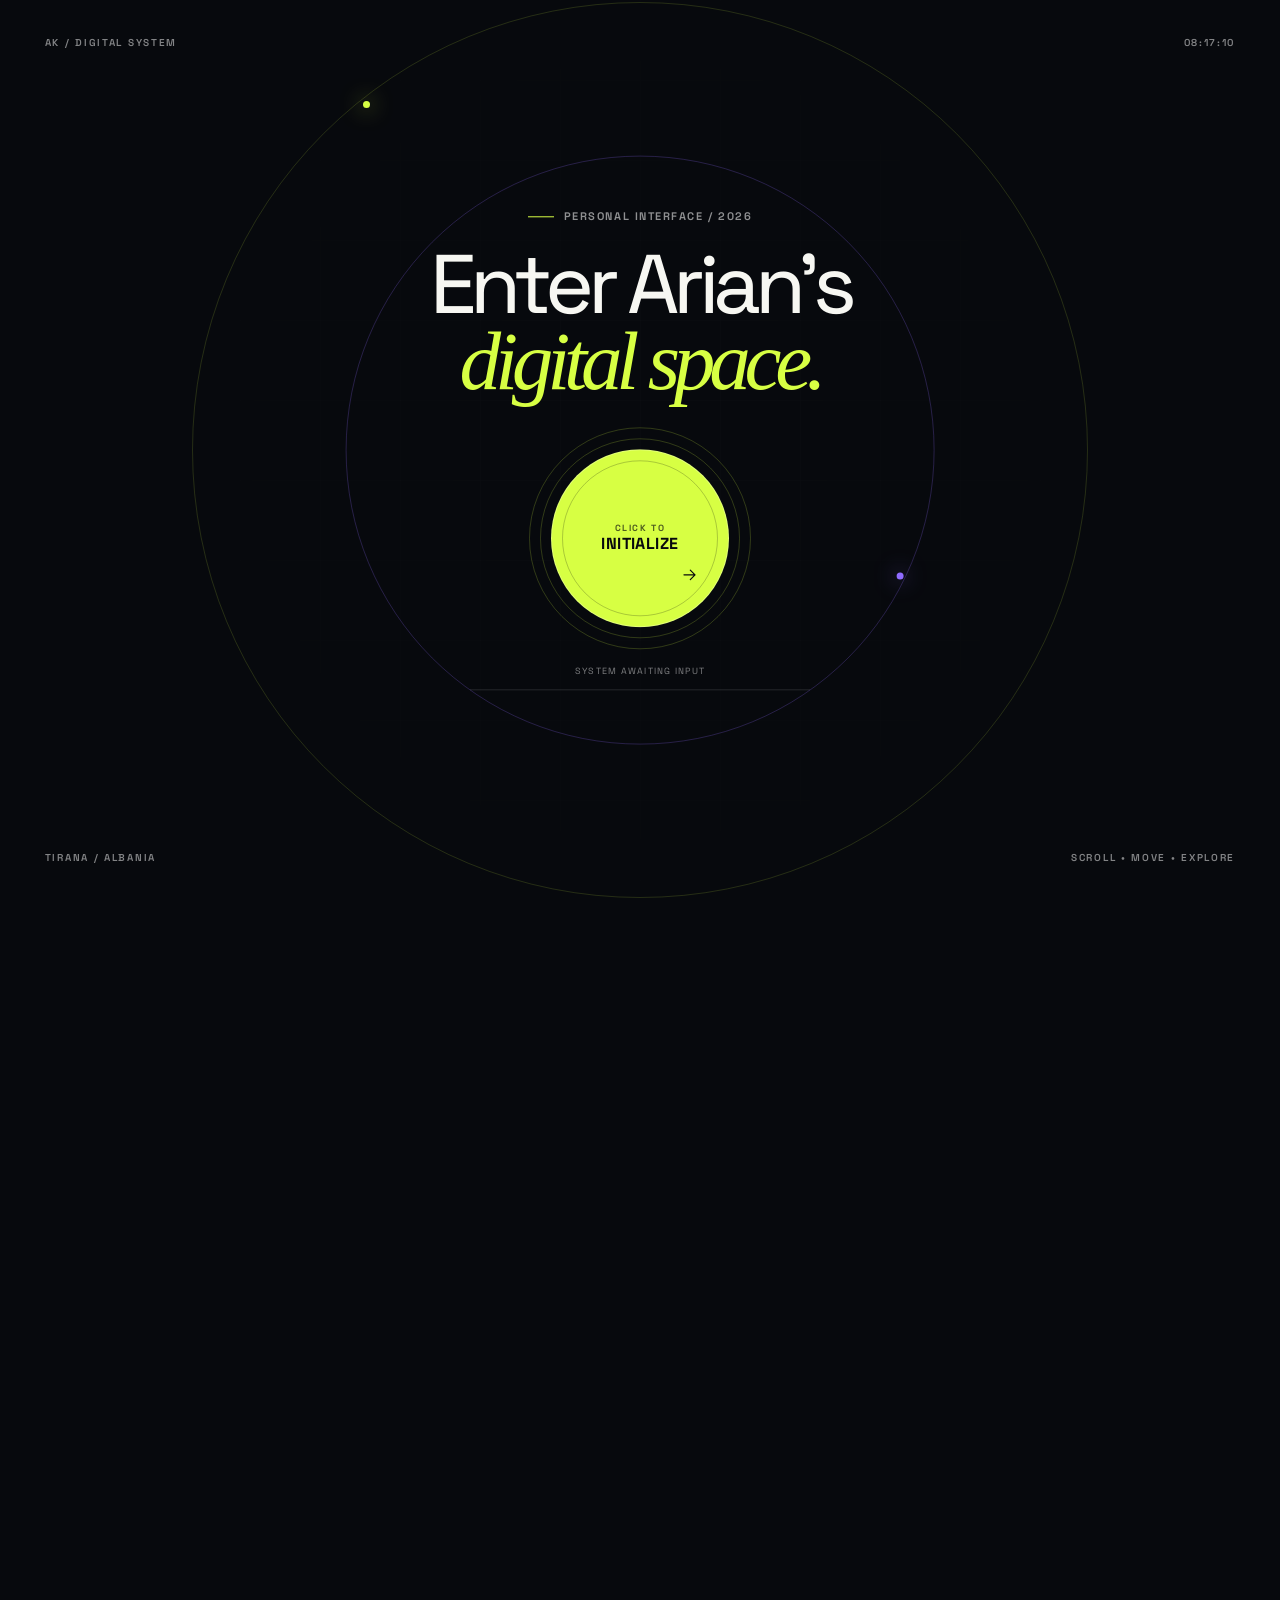
==== index.html @ 68414a2c "updating contact form" ====
<!doctype html>
<html lang="en">

<head>
  <meta charset="UTF-8">
  <meta name="viewport" content="width=device-width, initial-scale=1.0">
  <meta name="description"
    content="Arian Kapllanaj — AI, software and full-stack engineer building intelligent systems and memorable digital experiences.">
  <meta name="theme-color" content="#07090d">
  <title>Arian Kapllanaj — Engineer & Digital Builder</title>
  <link rel="icon" href="assets/favicon.svg" type="image/svg+xml">
  <link rel="stylesheet" href="css/style.css">
</head>

<body class="is-locked">
  <div class="noise" aria-hidden="true"></div>
  <div class="cursor cursor--dot" aria-hidden="true"></div>
  <div class="cursor cursor--ring" aria-hidden="true"><span>View</span></div>
  <div class="click-flash" aria-hidden="true"></div>
  <div class="route-transition" id="routeTransition" aria-hidden="true">
    <span>Opening channel</span>
    <strong>CONTACT / 04</strong>
  </div>

  <div class="experience-gate" id="experienceGate" role="dialog" aria-modal="true" aria-labelledby="gateTitle">
    <div class="gate-shutter gate-shutter--top" aria-hidden="true"></div>
    <div class="gate-shutter gate-shutter--bottom" aria-hidden="true"></div>
    <div class="gate-grid" aria-hidden="true"></div>
    <div class="gate-orbit gate-orbit--one" aria-hidden="true"></div>
    <div class="gate-orbit gate-orbit--two" aria-hidden="true"></div>

    <div class="gate-top micro-copy">
      <span>AK / DIGITAL SYSTEM</span>
      <span class="gate-clock" id="gateClock">00:00:00</span>
    </div>

    <div class="gate-center">
      <p class="eyebrow gate-eyebrow"><span></span> Personal interface / 2026</p>
      <h1 id="gateTitle">Enter Arian's<br><em>digital space.</em></h1>
      <button class="enter-button magnetic" id="enterButton" type="button">
        <span class="enter-button__rings" aria-hidden="true"></span>
        <span class="enter-button__label">
          <small>Click to</small>
          Initialize
        </span>
        <svg viewBox="0 0 24 24" aria-hidden="true">
          <path d="M5 12h13M13 6l6 6-6 6" />
        </svg>
      </button>
      <div class="boot-status" id="bootStatus" aria-live="polite">
        <span>System awaiting input</span>
        <div class="boot-track"><i></i></div>
      </div>
    </div>

    <div class="gate-bottom micro-copy">
      <span>Tirana / Albania</span>
      <span>Scroll • Move • Explore</span>
    </div>

    <div class="launch-sequence" aria-hidden="true">
      <span class="launch-sequence__line"></span>
      <strong>AK</strong>
      <small>System online</small>
    </div>
  </div>

  <div class="webgl-shell" aria-hidden="true">
    <canvas id="webglCanvas"></canvas>
    <div class="webgl-vignette"></div>
  </div>

  <div class="site-shell" id="siteShell" aria-hidden="true">
    <header class="site-header" id="siteHeader">
      <a class="brand magnetic" href="#home" aria-label="Arian Kapllanaj, home">
        <span class="brand-mark">AK</span>
        <span class="brand-copy">Arian<br>Kapllanaj</span>
      </a>

      <nav class="desktop-nav" aria-label="Primary navigation">
        <a href="#profile" data-nav="profile"><span>01</span> Profile</a>
        <a href="#work" data-nav="work"><span>02</span> Work</a>
        <a href="#stack" data-nav="stack"><span>03</span> Stack</a>
        <a class="contact-page-link" href="contact.html" data-nav="contact"><span>04</span> Contact</a>
      </nav>

      <div class="header-actions">
        <a class="availability contact-page-link" href="contact.html">
          <i></i>
          <span>Available for ideas</span>
        </a>
        <button class="menu-toggle" id="menuToggle" type="button" aria-label="Open menu" aria-expanded="false"
          aria-controls="mobileMenu">
          <span></span><span></span>
        </button>
      </div>
    </header>

    <aside class="mobile-menu" id="mobileMenu" aria-hidden="true">
      <div class="mobile-menu__inner">
        <p class="micro-copy">Navigate /</p>
        <nav aria-label="Mobile navigation">
          <a href="#home"><span>00</span> Home</a>
          <a href="#profile"><span>01</span> Profile</a>
          <a href="#work"><span>02</span> Selected work</a>
          <a href="#stack"><span>03</span> Capabilities</a>
          <a class="contact-page-link" href="contact.html"><span>04</span> Contact</a>
        </nav>
        <div class="mobile-menu__meta">
          <a href="mailto:arian27kapllanaj@gmail.com">Email</a>
          <a href="https://github.com/Arian27Kapllanaj" target="_blank" rel="noreferrer">GitHub</a>
          <span>Tirana, AL</span>
        </div>
      </div>
    </aside>

    <main>
      <section class="hero section-dark" id="home" data-scene="hero">
        <div class="hero-coordinates micro-copy" aria-hidden="true">
          <span>41.3275° N</span>
          <span>19.8187° E</span>
        </div>

        <div class="hero-content page-width">
          <div class="hero-copy">
            <p class="eyebrow hero-eyebrow reveal" data-reveal="up">
              <span></span> AI / Software / Digital experiences
            </p>
            <h1 class="hero-title" aria-label="Arian Kapllanaj">
              <span class="title-line"><span>ARIAN</span></span>
              <span class="title-line title-line--accent"><span>KAPLLANAJ</span></span>
            </h1>
            <div class="hero-statement reveal" data-reveal="up">
              <p>I build <button class="word-switch" id="wordSwitch" type="button"
                  aria-label="Change highlighted specialty"><span id="changingWord">intelligent
                    systems</span><i></i></button><br>that feel alive.</p>
            </div>
            <p class="hero-description reveal" data-reveal="up">
              Engineer by profession. Builder by instinct. I turn ambitious ideas into useful, fast and memorable
              digital products.
            </p>
            <div class="hero-cta reveal" data-reveal="up">
              <a class="button button--solid magnetic" href="#work">
                <span>Explore selected work</span>
                <svg viewBox="0 0 24 24" aria-hidden="true">
                  <path d="M5 12h13M13 6l6 6-6 6" />
                </svg>
              </a>
              <a class="text-link magnetic" href="#profile">
                <span>More about me</span>
                <i></i>
              </a>
            </div>
          </div>

          <div class="hero-hud reveal" data-reveal="scale" data-speed="-0.06">
            <div class="hud-corners" aria-hidden="true"><i></i><i></i><i></i><i></i></div>
            <p class="micro-copy">Live object / Core 01</p>
            <div class="hud-spacer"></div>
            <div class="hud-readout">
              <span>Move your pointer</span>
              <strong>INTERACTIVE</strong>
            </div>
          </div>
        </div>

        <div class="scroll-cue" aria-hidden="true">
          <span>Scroll to explore</span>
          <i></i>
        </div>
      </section>

      <section class="profile section-light" id="profile" data-scene="profile">
        <div class="section-grid page-width">
          <div class="section-index reveal" data-reveal="up">
            <span>01 / Profile</span>
            <i></i>
          </div>

          <div class="profile-intro">
            <p class="kicker reveal" data-reveal="up">The person behind the interface</p>
            <h2 class="display-heading reveal" data-reveal="lines">I don't just write code.<br>I design
              <em>momentum.</em>
            </h2>
            <div class="profile-body">
              <p class="lead reveal" data-reveal="up">
                I'm Arian, a Computer Science graduate and engineer based in Tirana. My world sits at the intersection
                of software, AI, infrastructure and expressive web design.
              </p>
              <p class="reveal" data-reveal="up">
                From enterprise systems and DevOps pipelines to local AI assistants and animated digital experiences, I
                care about the whole journey: the idea, the system behind it, and the feeling it creates for the person
                using it.
              </p>
            </div>
          </div>

          <div class="profile-orbit reveal" data-reveal="scale" aria-hidden="true">
            <div class="orbit-copy">
              <span>Think</span><i></i><span>Build</span><i></i><span>Refine</span>
            </div>
            <div class="orbit-center">AK</div>
          </div>

          <div class="stats-grid">
            <article class="stat reveal" data-reveal="up">
              <strong><span data-count="5">0</span><sup>+</sup></strong>
              <p>Years across development<br>and engineering</p>
            </article>
            <article class="stat reveal" data-reveal="up">
              <strong><span data-count="7">0</span></strong>
              <p>Core worlds<br>Software / AI / Web</p>
            </article>
            <article class="stat reveal" data-reveal="up">
              <strong><span data-count="100">0</span><sup>%</sup></strong>
              <p>Curiosity<br>built into the process</p>
            </article>
          </div>
        </div>
      </section>

      <section class="work section-dark" id="work" data-scene="work">
        <div class="page-width">
          <div class="section-index section-index--light reveal" data-reveal="up">
            <span>02 / Selected work</span>
            <i></i>
          </div>

          <div class="section-heading-row">
            <h2 class="display-heading reveal" data-reveal="lines">Things I've brought<br><em>to life.</em></h2>
            <p class="reveal" data-reveal="up">A selection of systems, platforms and experiences shaped by code,
              curiosity and a refusal to leave good ideas unfinished.</p>
          </div>

          <div class="project-grid">
            <!-- <button class="project-card project-card--wide reveal" data-reveal="up" type="button" data-project="jarvis"
              data-cursor="view">
              <span class="project-card__number">01</span>
              <div class="project-visual project-visual--jarvis" aria-hidden="true">
                <div class="visual-grid"></div>
                <div class="jarvis-core"><i></i><i></i><i></i><strong>J</strong></div>
                <span class="visual-label visual-label--one">Voice online</span>
                <span class="visual-label visual-label--two">Local intelligence</span>
                <span class="visual-label visual-label--three">MCP connected</span>
              </div>
              <div class="project-card__meta">
                <div>
                  <h3>Jarvis Assistant</h3>
                  <p>Local AI / Voice / Automation</p>
                </div>
                <span class="round-arrow"><svg viewBox="0 0 24 24" aria-hidden="true">
                    <path d="M7 17 17 7M8 7h9v9" />
                  </svg></span>
              </div>
            </button> -->

            <!-- <button class="project-card reveal" data-reveal="up" type="button" data-project="cod" data-cursor="view">
              <span class="project-card__number">02</span>
              <div class="project-visual project-visual--cod" aria-hidden="true">
                <div class="scan-line"></div>
                <div class="map-shape">
                  <svg viewBox="0 0 260 320">
                    <path
                      d="M129 8 176 30l-6 43 40 31-13 39 35 45-21 27 8 42-42 11-19 43-47-17-40 17-27-39-41-9 10-51-23-35 26-37-17-34 34-28 1-45 44-13Z" />
                  </svg>
                  <i style="--x:35%;--y:24%"></i><i style="--x:61%;--y:45%"></i><i style="--x:42%;--y:70%"></i>
                </div>
                <strong class="cod-wordmark">COD<span>.AL</span></strong>
              </div>
              <div class="project-card__meta">
                <div>
                  <h3>Call of Duty Albania</h3>
                  <p>Community / Editorial / Gaming</p>
                </div>
                <span class="round-arrow"><svg viewBox="0 0 24 24" aria-hidden="true">
                    <path d="M7 17 17 7M8 7h9v9" />
                  </svg></span>
              </div>
            </button> -->

            <a class="project-card reveal" data-reveal="up"
              href="https://ariankapllanaj.github.io/AMG-GT-Black-Series-Experience/" target="_blank"
              rel="noopener noreferrer" data-cursor="view">
              <span class="project-card__number">01</span>
              <div class="project-visual project-visual--luxe project-visual--external project-visual--luxe-studio"
                aria-hidden="true">
                <img class="project-screenshot" src="assets/projects/amg-black-series-card-square.png"
                  alt="AMG-GT-Black-Series-Experience microsite preview">
                <span>AMG-GT-Black-Series-Experience</span>
              </div>
              <div class="project-card__meta">
                <div>
                  <h3>AMG-GT-Black-Series-Experience</h3>
                  <p>Website / ThreeJS</p>
                </div>
                <span class="round-arrow"><svg viewBox="0 0 24 24" aria-hidden="true">
                    <path d="M7 17 17 7M8 7h9v9" />
                  </svg></span>
              </div>
            </a>

            <a class="project-card reveal" data-reveal="up" href="https://luxebeautystudio.ch" target="_blank"
              rel="noopener noreferrer" data-cursor="view">
              <span class="project-card__number">03</span>
              <div class="project-visual project-visual--luxe project-visual--external project-visual--luxe-studio"
                aria-hidden="true">
                <img class="project-screenshot" src="assets/projects/luxe-beauty-studio.png"
                  alt="Luxe Beauty Studio microsite preview">
                <span>Luxe Beauty Studio</span>
              </div>
              <div class="project-card__meta">
                <div>
                  <h3>Luxe Beauty Studio</h3>
                  <p>Website</p>
                </div>
                <span class="round-arrow"><svg viewBox="0 0 24 24" aria-hidden="true">
                    <path d="M7 17 17 7M8 7h9v9" />
                  </svg></span>
              </div>
            </a>

            <!-- <button class="project-card project-card--wide reveal" data-reveal="up" type="button" data-project="arix"
              data-cursor="view">
              <span class="project-card__number">04</span>
              <div class="project-visual project-visual--arix" aria-hidden="true">
                <div class="console-lines"></div>
                <strong>ARIX</strong>
                <span>Collection</span>
                <div class="controller-symbols"><i>△</i><i>○</i><i>×</i><i>□</i></div>
              </div>
              <div class="project-card__meta">
                <div>
                  <h3>Arix Collection</h3>
                  <p>Interactive archive / Gaming culture</p>
                </div>
                <span class="round-arrow"><svg viewBox="0 0 24 24" aria-hidden="true">
                    <path d="M7 17 17 7M8 7h9v9" />
                  </svg></span>
              </div>
            </button> -->

            <a class="project-card reveal" data-reveal="up" href="https://hygenika.ch" target="_blank"
              rel="noopener noreferrer" data-cursor="view">
              <span class="project-card__number">05</span>
              <div class="project-visual project-visual--external project-visual--hygenika" aria-hidden="true">
                <img class="project-screenshot" src="assets/projects/hygenika.png" alt="Hygenika.ch microsite preview">
                <span>Hygenika</span>
              </div>
              <div class="project-card__meta">
                <div>
                  <h3>Hygenika</h3>
                  <p>Website</p>
                </div>
                <span class="round-arrow"><svg viewBox="0 0 24 24" aria-hidden="true">
                    <path d="M7 17 17 7M8 7h9v9" />
                  </svg></span>
              </div>
            </a>

            <a class="project-card reveal" data-reveal="up" href="https://ariankapllanaj.github.io/amdrix.ch/"
              target="_blank" rel="noopener noreferrer" data-cursor="view">
              <span class="project-card__number">07</span>
              <div class="project-visual project-visual--external project-visual--amdrix" aria-hidden="true">
                <img class="project-screenshot" src="assets/projects/amdrix.png" alt="Amdrix microsite preview">
                <span>AMDRIX</span>
              </div>
              <div class="project-card__meta">
                <div>
                  <h3>AMDRIX</h3>
                  <p>Website</p>
                </div>
                <span class="round-arrow"><svg viewBox="0 0 24 24" aria-hidden="true">
                    <path d="M7 17 17 7M8 7h9v9" />
                  </svg></span>
              </div>
            </a>

            <a class="project-card reveal" data-reveal="up" href="https://virtual-accountant.uk" target="_blank"
              rel="noopener noreferrer" data-cursor="view">
              <span class="project-card__number">08</span>
              <div class="project-visual project-visual--external project-visual--virtual-accountant"
                aria-hidden="true">
                <img class="project-screenshot" src="assets/projects/virtual-accountant.png"
                  alt="Virtual Accountant microsite preview">
                <span>Virtual Accountant</span>
              </div>
              <div class="project-card__meta">
                <div>
                  <h3>Virtual Accountant UK</h3>
                  <p>Website</p>
                </div>
                <span class="round-arrow"><svg viewBox="0 0 24 24" aria-hidden="true">
                    <path d="M7 17 17 7M8 7h9v9" />
                  </svg></span>
              </div>
            </a>

            <a class="project-card reveal" data-reveal="up"
              href="https://ariankapllanaj.github.io/rolex-gmt-master2-2tone-gold-website/" target="_blank"
              rel="noopener noreferrer" data-cursor="view">
              <span class="project-card__number">09</span>
              <div class="project-visual project-visual--external project-visual--rolex" aria-hidden="true">
                <img class="project-screenshot" src="assets/projects/rolex-gmt-master2.png"
                  alt="Rolex GMT Master II microsite preview">
                <span>Rolex GMT Master II</span>
              </div>
              <div class="project-card__meta">
                <div>
                  <h3>Rolex GMT Master II</h3>
                  <p>Unofficial Website</p>
                </div>
                <span class="round-arrow"><svg viewBox="0 0 24 24" aria-hidden="true">
                    <path d="M7 17 17 7M8 7h9v9" />
                  </svg></span>
              </div>
            </a>

            <a class="project-card reveal" data-reveal="up" href="https://www.cognitivecf.com" target="_blank"
              rel="noopener noreferrer" data-cursor="view">
              <span class="project-card__number">10</span>
              <div class="project-visual project-visual--external project-visual--cognitive" aria-hidden="true">
                <img class="project-screenshot" src="assets/projects/ccf.png" alt="Cognitive Corporate Finance">
                <span>CognitiveCF</span>
              </div>
              <div class="project-card__meta">
                <div>
                  <h3>CognitiveCF</h3>
                  <p>Consulting / Website</p>
                </div>
                <span class="round-arrow"><svg viewBox="0 0 24 24" aria-hidden="true">
                    <path d="M7 17 17 7M8 7h9v9" />
                  </svg></span>
              </div>
            </a>
          </div>
        </div>
      </section>

      <div class="marquee" aria-hidden="true">
        <div class="marquee__track">
          <span>AI SYSTEMS</span><i>✦</i><span>SOFTWARE ENGINEERING</span><i>✦</i><span>WEB
            EXPERIENCES</span><i>✦</i><span>AUTOMATION</span><i>✦</i>
          <span>AI SYSTEMS</span><i>✦</i><span>SOFTWARE ENGINEERING</span><i>✦</i><span>WEB
            EXPERIENCES</span><i>✦</i><span>AUTOMATION</span><i>✦</i>
        </div>
      </div>

      <section class="stack section-light" id="stack" data-scene="stack">
        <div class="page-width">
          <div class="section-index reveal" data-reveal="up">
            <span>03 / Capabilities</span>
            <i></i>
          </div>

          <div class="section-heading-row section-heading-row--dark">
            <h2 class="display-heading reveal" data-reveal="lines">One builder.<br><em>Multiple layers.</em></h2>
            <p class="reveal" data-reveal="up">I can move from concept and interface to backend logic, deployment and
              the intelligent layer that connects everything.</p>
          </div>

          <div class="capability-list">
            <article class="capability reveal" data-reveal="up">
              <span class="capability__number">01</span>
              <h3>AI systems<br>& agents</h3>
              <p>Local LLMs, intelligent assistants, voice interfaces, MCP integrations and multi-platform automation.
              </p>
              <div class="capability__tags"><span>Python</span><span>Ollama</span><span>MCP</span><span>APIs</span>
              </div>
              <i class="capability__line"></i>
            </article>
            <article class="capability reveal" data-reveal="up">
              <span class="capability__number">02</span>
              <h3>Full-stack<br>development</h3>
              <p>Responsive digital products with thoughtful interfaces, reliable logic and clean, maintainable
                foundations.</p>
              <div class="capability__tags">
                <span>HTML/CSS</span><span>JavaScript</span><span>PHP</span><span>Laravel</span>
              </div>
              <i class="capability__line"></i>
            </article>
            <article class="capability reveal" data-reveal="up">
              <span class="capability__number">03</span>
              <h3>Software<br>& platform</h3>
              <p>Enterprise software, APIs, observability, containers and delivery pipelines engineered for real-world
                use.</p>
              <div class="capability__tags"><span>Java</span><span>Spring
                  Boot</span><span>Docker</span><span>Azure</span></div>
              <i class="capability__line"></i>
            </article>
            <article class="capability reveal" data-reveal="up">
              <span class="capability__number">04</span>
              <h3>Creative<br>technology</h3>
              <p>Motion, interaction and 3D experiences that give technically strong products a distinct personality.
              </p>
              <div class="capability__tags">
                <span>Three.js</span><span>Motion</span><span>UX</span><span>Prototyping</span>
              </div>
              <i class="capability__line"></i>
            </article>
          </div>

          <div class="experience-block">
            <p class="kicker reveal" data-reveal="up">Selected experience</p>
            <div class="experience-row reveal" data-reveal="up">
              <span>Vodafone Albania</span>
              <strong>Software Engineering</strong>
              <small>Enterprise systems</small>
            </div>
            <div class="experience-row reveal" data-reveal="up">
              <span>Independent</span>
              <strong>Full-stack Web Development</strong>
              <small>Client products</small>
            </div>
            <div class="experience-row reveal" data-reveal="up">
              <span>Personal R&D</span>
              <strong>AI Agents & Automation</strong>
              <small>Future systems</small>
            </div>
          </div>
        </div>
      </section>

      <section class="contact section-dark" id="contact" data-scene="contact">
        <div class="contact-radial" aria-hidden="true"></div>
        <div class="page-width contact-inner">
          <div class="section-index section-index--light reveal" data-reveal="up">
            <span>04 / Contact</span>
            <i></i>
          </div>
          <p class="kicker reveal" data-reveal="up">Have an idea worth building?</p>
          <h2 class="contact-title reveal" data-reveal="lines">LET'S MAKE<br><em>IT REAL.</em></h2>
          <a class="contact-orb magnetic reveal contact-page-link" data-reveal="scale" href="contact.html">
            <span>Start a conversation</span>
            <svg viewBox="0 0 24 24" aria-hidden="true">
              <path d="M5 12h13M13 6l6 6-6 6" />
            </svg>
          </a>
          <div class="contact-meta reveal" data-reveal="up">
            <a href="mailto:arian27kapllanaj@gmail.com">arian27kapllanaj@gmail.com</a>
            <a href="https://github.com/Arian27Kapllanaj" target="_blank" rel="noreferrer">GitHub ↗</a>
            <span>Tirana, Albania / Remote</span>
          </div>
        </div>
      </section>
    </main>

    <footer class="site-footer">
      <span>© 2026 Arian Kapllanaj</span>
      <span>Engineered with curiosity</span>
      <a href="#home">Back to top ↑</a>
    </footer>
  </div>

  <dialog class="project-modal" id="projectModal">
    <button class="modal-close magnetic" id="modalClose" type="button" aria-label="Close project details">
      <span></span><span></span>
    </button>
    <div class="project-modal__index micro-copy" id="modalIndex">Project / 01</div>
    <div class="project-modal__content">
      <p class="eyebrow"><span></span><b id="modalType">AI / Voice / Automation</b></p>
      <h2 id="modalTitle">Jarvis Assistant</h2>
      <p class="project-modal__lead" id="modalLead"></p>
      <div class="project-modal__facts" id="modalFacts"></div>
    </div>
    <div class="project-modal__graphic" id="modalGraphic" aria-hidden="true"><i></i><i></i><strong>AK</strong></div>
  </dialog>

  <script src="js/app.bundle.js"></script>
</body>

</html>
---- css/style.css ----
@font-face {
  font-family: "Manrope Local";
  src: url("../assets/fonts/manrope-latin.woff2") format("woff2");
  font-weight: 200 800;
  font-style: normal;
  font-display: swap;
}

@font-face {
  font-family: "Space Grotesk Local";
  src: url("../assets/fonts/space-grotesk-latin.woff2") format("woff2");
  font-weight: 300 700;
  font-style: normal;
  font-display: swap;
}

:root {
  --ink: #07090d;
  --ink-soft: #101319;
  --paper: #e9e9e4;
  --paper-warm: #dddcd4;
  --white: #f7f7f2;
  --acid: #d7ff43;
  --violet: #8f6bff;
  --blue: #8cd7ff;
  --muted: #8f949d;
  --line-dark: rgba(7, 9, 13, 0.17);
  --line-light: rgba(255, 255, 255, 0.16);
  --page: min(88vw, 1500px);
  --header-height: 96px;
  --ease-out: cubic-bezier(.16, 1, .3, 1);
  --ease-smooth: cubic-bezier(.65, 0, .35, 1);
}

* {
  box-sizing: border-box;
}

html {
  scroll-behavior: smooth;
  scrollbar-color: var(--acid) var(--ink);
  scrollbar-width: thin;
  overflow-x: clip;
}

body {
  margin: 0;
  min-width: 320px;
  width: 100%;
  overflow-x: clip;
  color: var(--white);
  background: var(--ink);
  font-family: "Manrope Local", Arial, sans-serif;
  -webkit-font-smoothing: antialiased;
}

body.is-locked,
body.menu-open,
body.modal-open {
  overflow: hidden;
}

::selection {
  color: var(--ink);
  background: var(--acid);
}

a,
button {
  color: inherit;
}

a {
  text-decoration: none;
}

button {
  border: 0;
  font: inherit;
}

svg {
  display: block;
}

.page-width {
  width: var(--page);
  margin-inline: auto;
}

.section-dark {
  position: relative;
  color: var(--white);
  background: var(--ink);
}

.section-light {
  position: relative;
  color: var(--ink);
  background: var(--paper);
}

.noise {
  display: none;
}

.click-flash {
  position: fixed;
  z-index: 9998;
  width: 12px;
  height: 12px;
  border: 1px solid var(--acid);
  border-radius: 50%;
  pointer-events: none;
  opacity: 0;
  transform: translate(-50%, -50%) scale(0);
}

.click-flash.is-active {
  animation: clickFlash .75s var(--ease-out);
}

.route-transition {
  position: fixed;
  z-index: 15000;
  inset: 0;
  display: grid;
  visibility: hidden;
  align-content: center;
  justify-items: center;
  color: var(--ink);
  background: var(--acid);
  clip-path: circle(0 at var(--route-x, 50%) var(--route-y, 50%));
  transition: clip-path .85s var(--ease-smooth), visibility .85s;
}

.route-transition span {
  margin-bottom: 8px;
  font-family: "Space Grotesk Local", monospace;
  font-size: 9px;
  font-weight: 700;
  letter-spacing: .18em;
  text-transform: uppercase;
}

.route-transition strong {
  font-family: "Space Grotesk Local", sans-serif;
  font-size: clamp(50px, 9vw, 140px);
  font-weight: 520;
  letter-spacing: -.075em;
}

.route-transition.is-active {
  visibility: visible;
  clip-path: circle(150% at var(--route-x, 50%) var(--route-y, 50%));
}

@keyframes clickFlash {
  0% { opacity: .85; transform: translate(-50%, -50%) scale(.2); }
  100% { opacity: 0; transform: translate(-50%, -50%) scale(8); }
}

.cursor {
  position: fixed;
  z-index: 11000;
  top: 0;
  left: 0;
  border-radius: 50%;
  pointer-events: none;
  will-change: transform;
}

.cursor--dot {
  width: 5px;
  height: 5px;
  background: var(--acid);
  transform: translate3d(-100px, -100px, 0);
}

.cursor--ring {
  display: grid;
  width: 42px;
  height: 42px;
  border: 1px solid rgba(215, 255, 67, .6);
  place-items: center;
  transition: width .3s var(--ease-out), height .3s var(--ease-out), background-color .3s, border-color .3s;
}

.cursor--ring span {
  opacity: 0;
  color: var(--ink);
  font-size: 9px;
  font-weight: 800;
  letter-spacing: .08em;
  text-transform: uppercase;
  transition: opacity .2s;
}

.cursor--ring.is-hovering {
  width: 64px;
  height: 64px;
  border-color: var(--acid);
  background: rgba(215, 255, 67, .1);
}

.cursor--ring.is-view {
  width: 82px;
  height: 82px;
  border-color: var(--acid);
  background: var(--acid);
}

.cursor--ring.is-view span {
  opacity: 1;
}

.micro-copy {
  font-family: "Space Grotesk Local", monospace;
  font-size: 10px;
  font-weight: 600;
  letter-spacing: .17em;
  text-transform: uppercase;
}

.eyebrow {
  display: flex;
  align-items: center;
  gap: 10px;
  margin: 0;
  font-family: "Space Grotesk Local", monospace;
  font-size: 11px;
  font-weight: 650;
  letter-spacing: .14em;
  text-transform: uppercase;
}

.eyebrow > span {
  width: 26px;
  height: 1px;
  background: currentColor;
}

.eyebrow b {
  font-weight: inherit;
}

/* Opening experience */
.experience-gate {
  position: fixed;
  z-index: 9000;
  inset: 0;
  overflow: hidden;
  color: var(--white);
  background: transparent;
  transition: visibility 0s linear .05s;
}

.experience-gate.is-complete {
  visibility: hidden;
}

.experience-gate.is-launching {
  z-index: 12000;
}

.experience-gate.is-complete .launch-sequence {
  visibility: hidden;
}

.gate-shutter {
  position: absolute;
  z-index: 0;
  right: 0;
  left: 0;
  height: 50.5%;
  background: var(--ink);
  transform: translateY(0);
  transition: transform .9s var(--ease-smooth);
}

.gate-shutter--top {
  top: 0;
}

.gate-shutter--bottom {
  bottom: 0;
}

.experience-gate.is-launching .gate-shutter--top {
  transform: translateY(-101%);
  transition-delay: .55s;
}

.experience-gate.is-launching .gate-shutter--bottom {
  transform: translateY(101%);
  transition-delay: .55s;
}

.gate-grid {
  position: absolute;
  z-index: 1;
  inset: 0;
  opacity: .07;
  background-image:
    linear-gradient(rgba(255, 255, 255, .16) 1px, transparent 1px),
    linear-gradient(90deg, rgba(255, 255, 255, .16) 1px, transparent 1px);
  background-size: 6.25vw 6.25vw;
  mask-image: radial-gradient(circle at center, #000, transparent 74%);
}

.gate-orbit {
  position: absolute;
  z-index: 1;
  top: 50%;
  left: 50%;
  border: 1px solid rgba(215, 255, 67, .15);
  border-radius: 50%;
  transform: translate(-50%, -50%);
}

.gate-orbit::before {
  position: absolute;
  width: 7px;
  height: 7px;
  border-radius: 50%;
  background: var(--acid);
  box-shadow: 0 0 22px var(--acid);
  content: "";
}

.gate-orbit--one {
  width: min(70vw, 900px);
  aspect-ratio: 1;
  animation: orbitSpin 22s linear infinite;
}

.gate-orbit--one::before {
  top: 11%;
  left: 19%;
}

.gate-orbit--two {
  width: min(46vw, 590px);
  aspect-ratio: 1;
  border-color: rgba(143, 107, 255, .24);
  animation: orbitSpin 14s linear infinite reverse;
}

.gate-orbit--two::before {
  right: 5%;
  bottom: 28%;
  background: var(--violet);
  box-shadow: 0 0 22px var(--violet);
}

@keyframes orbitSpin {
  to { transform: translate(-50%, -50%) rotate(360deg); }
}

.gate-top,
.gate-bottom {
  position: absolute;
  z-index: 2;
  right: 3.5vw;
  left: 3.5vw;
  display: flex;
  justify-content: space-between;
  color: rgba(255, 255, 255, .5);
}

.gate-grid,
.gate-orbit,
.gate-top,
.gate-bottom,
.gate-center {
  transition: opacity .35s ease, transform .55s var(--ease-out);
}

.experience-gate.is-launching .gate-grid,
.experience-gate.is-launching .gate-orbit,
.experience-gate.is-launching .gate-top,
.experience-gate.is-launching .gate-bottom,
.experience-gate.is-launching .gate-center {
  opacity: 0;
}

.experience-gate.is-launching .gate-center {
  transform: translate(-50%, -50%) scale(.92);
}

.gate-top { top: 4vh; }
.gate-bottom { bottom: 4vh; }

.gate-center {
  position: absolute;
  z-index: 3;
  top: 50%;
  left: 50%;
  width: min(92vw, 920px);
  text-align: center;
  transform: translate(-50%, -50%);
}

.gate-eyebrow {
  justify-content: center;
  margin-bottom: 24px;
  color: rgba(255, 255, 255, .55);
}

.gate-eyebrow span {
  background: var(--acid);
}

.gate-center h1 {
  margin: 0 0 50px;
  font-family: "Space Grotesk Local", sans-serif;
  font-size: clamp(42px, 6.5vw, 104px);
  font-weight: 430;
  letter-spacing: -.075em;
  line-height: .91;
}

.gate-center h1 em {
  color: var(--acid);
  font-family: Georgia, serif;
  font-weight: 400;
}

.enter-button {
  position: relative;
  display: inline-flex;
  width: 178px;
  height: 178px;
  align-items: center;
  justify-content: center;
  border: 1px solid rgba(255, 255, 255, .28);
  border-radius: 50%;
  color: var(--ink);
  background: var(--acid);
  cursor: pointer;
  transition: color .35s, background-color .35s, transform .25s var(--ease-out);
}

.enter-button::before {
  position: absolute;
  inset: 10px;
  border: 1px solid rgba(7, 9, 13, .22);
  border-radius: inherit;
  content: "";
  transition: inset .3s var(--ease-out);
}

.enter-button:hover {
  color: var(--white);
  background: var(--violet);
}

.enter-button:hover::before { inset: 5px; }

.enter-button__rings,
.enter-button__rings::before {
  position: absolute;
  inset: -12px;
  border: 1px solid rgba(215, 255, 67, .2);
  border-radius: 50%;
  content: "";
}

.enter-button__rings::before {
  inset: -12px;
  animation: enterPulse 2.4s ease-out infinite;
}

@keyframes enterPulse {
  0% { opacity: .9; transform: scale(.88); }
  100% { opacity: 0; transform: scale(1.22); }
}

.enter-button__label {
  display: flex;
  flex-direction: column;
  font-family: "Space Grotesk Local", sans-serif;
  font-size: 16px;
  font-weight: 700;
  letter-spacing: .03em;
  line-height: 1.2;
  text-transform: uppercase;
}

.enter-button__label small {
  font-size: 9px;
  letter-spacing: .18em;
  opacity: .65;
}

.enter-button svg {
  position: absolute;
  right: 29px;
  bottom: 42px;
  width: 19px;
  fill: none;
  stroke: currentColor;
  stroke-linecap: round;
  stroke-linejoin: round;
  stroke-width: 1.5;
}

.boot-status {
  width: min(340px, 76vw);
  margin: 38px auto 0;
  color: rgba(255, 255, 255, .48);
  font-family: "Space Grotesk Local", monospace;
  font-size: 9px;
  letter-spacing: .14em;
  text-transform: uppercase;
}

.boot-track {
  height: 1px;
  margin-top: 12px;
  overflow: hidden;
  background: rgba(255, 255, 255, .12);
}

.boot-track i {
  display: block;
  width: 0;
  height: 100%;
  background: var(--acid);
  box-shadow: 0 0 12px var(--acid);
}

.launch-sequence {
  position: absolute;
  z-index: 6;
  inset: 0;
  display: grid;
  visibility: hidden;
  align-content: center;
  justify-items: center;
  pointer-events: none;
}

.launch-sequence__line {
  position: absolute;
  top: 50%;
  left: 50%;
  width: 0;
  height: 1px;
  background: var(--acid);
  box-shadow: 0 0 20px rgba(215, 255, 67, .72);
  transform: translate(-50%, -50%);
}

.launch-sequence strong {
  opacity: 0;
  font-family: "Space Grotesk Local", sans-serif;
  font-size: clamp(72px, 12vw, 180px);
  font-weight: 520;
  letter-spacing: -.1em;
  line-height: 1;
  transform: scale(.65);
}

.launch-sequence small {
  margin-top: 15px;
  opacity: 0;
  color: var(--acid);
  font-family: "Space Grotesk Local", monospace;
  font-size: 9px;
  font-weight: 700;
  letter-spacing: .28em;
  text-transform: uppercase;
  transform: translateY(10px);
}

.experience-gate.is-launching .launch-sequence {
  visibility: visible;
}

.experience-gate.is-launching .launch-sequence__line {
  animation: launchLine 1.05s var(--ease-out) both;
}

.experience-gate.is-launching .launch-sequence strong {
  animation: launchMark .9s .12s var(--ease-out) both;
}

.experience-gate.is-launching .launch-sequence small {
  animation: launchStatus .7s .25s var(--ease-out) both;
}

@keyframes launchMark {
  0% { opacity: 0; transform: scale(.65); }
  45% { opacity: 1; color: var(--white); transform: scale(1); }
  100% { opacity: 0; color: var(--acid); transform: scale(1.55); }
}

@keyframes launchLine {
  0% { width: 0; opacity: 0; }
  18% { opacity: 1; }
  62% { width: 100vw; opacity: 1; }
  100% { width: 100vw; opacity: 0; }
}

@keyframes launchStatus {
  0% { opacity: 0; transform: translateY(10px); }
  45%, 72% { opacity: 1; transform: translateY(0); }
  100% { opacity: 0; transform: translateY(-8px); }
}

.experience-gate.is-booting .boot-track i {
  width: 100%;
  transition: width 1.45s var(--ease-smooth);
}

.experience-gate.is-booting .enter-button {
  animation: enterLaunch .8s var(--ease-out) forwards;
}

@keyframes enterLaunch {
  35% { transform: scale(.88); }
  100% { opacity: 0; transform: scale(1.55); }
}

/* Three.js background */
.webgl-shell {
  position: fixed;
  z-index: 0;
  inset: 0;
  overflow: hidden;
  pointer-events: none;
}

#webglCanvas {
  width: 100%;
  height: 100%;
  opacity: 0;
  transition: opacity 1.4s .4s;
}

body.site-ready #webglCanvas { opacity: 1; }

.webgl-vignette {
  position: absolute;
  inset: 0;
  background: radial-gradient(circle at 70% 48%, transparent 0 26%, rgba(7, 9, 13, .06) 48%, rgba(7, 9, 13, .72) 100%);
}

.site-shell {
  position: relative;
  z-index: 2;
  opacity: 0;
}

body.site-ready .site-shell {
  opacity: 1;
  transition: opacity .8s .16s;
}

/* Navigation */
.site-header {
  position: fixed;
  z-index: 200;
  top: 0;
  right: 0;
  left: 0;
  display: grid;
  height: var(--header-height);
  padding: 0 3.5vw;
  align-items: center;
  grid-template-columns: 1fr auto 1fr;
  border-bottom: 1px solid transparent;
  transition: height .45s var(--ease-out), background-color .45s, border-color .45s, transform .55s var(--ease-out);
}

.site-header.is-scrolled {
  height: 72px;
  border-color: var(--line-light);
  background: rgba(7, 9, 13, .77);
  backdrop-filter: blur(18px);
}

.site-header.is-hidden {
  transform: translateY(-110%);
}

.header-light .site-header {
  color: var(--ink);
}

.header-light .site-header.is-scrolled {
  border-color: var(--line-dark);
  background: rgba(233, 233, 228, .82);
}

.header-light .brand-mark {
  border-color: rgba(7, 9, 13, .55);
}

.header-light .desktop-nav a,
.header-light .availability {
  color: rgba(7, 9, 13, .62);
}

.header-light .desktop-nav a:hover,
.header-light .desktop-nav a.is-active {
  color: var(--ink);
}

.header-light .menu-toggle {
  border-color: var(--line-dark);
}

.header-light .menu-toggle span {
  background: var(--ink);
}

.header-light.menu-open .site-header {
  color: var(--white);
}

.header-light.menu-open .brand-mark,
.header-light.menu-open .menu-toggle {
  border-color: var(--line-light);
}

.header-light.menu-open .menu-toggle span {
  background: var(--white);
}

.brand {
  display: flex;
  width: max-content;
  align-items: center;
  gap: 11px;
}

.brand-mark {
  display: grid;
  width: 38px;
  height: 38px;
  border: 1px solid rgba(255, 255, 255, .6);
  place-items: center;
  font-family: "Space Grotesk Local", sans-serif;
  font-size: 13px;
  font-weight: 700;
  letter-spacing: -.04em;
}

.brand-copy {
  font-family: "Space Grotesk Local", sans-serif;
  font-size: 9px;
  font-weight: 600;
  letter-spacing: .12em;
  line-height: 1.2;
  text-transform: uppercase;
}

.desktop-nav {
  display: flex;
  align-items: center;
  gap: clamp(24px, 3vw, 52px);
}

.desktop-nav a {
  position: relative;
  padding: 12px 0;
  color: rgba(255, 255, 255, .64);
  font-size: 11px;
  font-weight: 650;
  letter-spacing: .08em;
  text-transform: uppercase;
  transition: color .25s;
}

.desktop-nav a::after {
  position: absolute;
  right: 0;
  bottom: 6px;
  left: 0;
  height: 1px;
  background: var(--acid);
  content: "";
  transform: scaleX(0);
  transform-origin: right;
  transition: transform .35s var(--ease-out);
}

.desktop-nav a:hover,
.desktop-nav a.is-active { color: var(--white); }
.desktop-nav a:hover::after,
.desktop-nav a.is-active::after { transform: scaleX(1); transform-origin: left; }

.desktop-nav span {
  margin-right: 5px;
  color: var(--acid);
  font-size: 8px;
}

.header-actions {
  display: flex;
  align-items: center;
  justify-self: end;
  gap: 20px;
}

.availability {
  display: flex;
  align-items: center;
  gap: 9px;
  color: rgba(255, 255, 255, .7);
  font-size: 10px;
  font-weight: 600;
  letter-spacing: .08em;
  text-transform: uppercase;
}

.availability i {
  width: 6px;
  height: 6px;
  border-radius: 50%;
  background: var(--acid);
  box-shadow: 0 0 11px var(--acid);
  animation: statusPulse 2s ease-in-out infinite;
}

@keyframes statusPulse {
  50% { opacity: .45; box-shadow: 0 0 3px var(--acid); }
}

.menu-toggle {
  position: relative;
  display: none;
  width: 45px;
  height: 45px;
  border: 1px solid var(--line-light);
  border-radius: 50%;
  background: transparent;
  cursor: pointer;
}

.menu-toggle span {
  position: absolute;
  top: 50%;
  left: 50%;
  width: 16px;
  height: 1px;
  background: var(--white);
  transition: transform .35s var(--ease-out);
}

.menu-toggle span:first-child { transform: translate(-50%, -4px); }
.menu-toggle span:last-child { transform: translate(-50%, 4px); }
.menu-open .menu-toggle span:first-child { transform: translate(-50%, 0) rotate(45deg); }
.menu-open .menu-toggle span:last-child { transform: translate(-50%, 0) rotate(-45deg); }

.mobile-menu {
  position: fixed;
  z-index: 150;
  inset: 0;
  visibility: hidden;
  background: var(--ink-soft);
  clip-path: circle(0 at calc(100% - 55px) 48px);
  transition: clip-path .75s var(--ease-smooth), visibility .75s;
}

.menu-open .mobile-menu {
  visibility: visible;
  clip-path: circle(150% at calc(100% - 55px) 48px);
}

.mobile-menu__inner {
  display: flex;
  width: var(--page);
  height: 100%;
  padding: 130px 0 50px;
  margin: auto;
  flex-direction: column;
}

.mobile-menu__inner > p { color: var(--muted); }

.mobile-menu nav {
  display: flex;
  flex: 1;
  flex-direction: column;
  justify-content: center;
}

.mobile-menu nav a {
  display: flex;
  padding: 10px 0;
  align-items: flex-start;
  gap: 15px;
  font-family: "Space Grotesk Local", sans-serif;
  font-size: clamp(33px, 8vw, 64px);
  font-weight: 450;
  letter-spacing: -.05em;
  line-height: 1;
}

.mobile-menu nav span {
  margin-top: 7px;
  color: var(--acid);
  font-family: "Manrope Local", sans-serif;
  font-size: 9px;
  letter-spacing: .1em;
}

.mobile-menu__meta {
  display: flex;
  padding-top: 24px;
  justify-content: space-between;
  border-top: 1px solid var(--line-light);
  color: var(--muted);
  font-size: 10px;
  letter-spacing: .09em;
  text-transform: uppercase;
}

/* Hero */
.hero {
  min-height: max(780px, 100svh);
  overflow: hidden;
  background: transparent;
}

.hero::before {
  position: absolute;
  inset: 0;
  background:
    linear-gradient(90deg, rgba(7, 9, 13, .97) 0%, rgba(7, 9, 13, .88) 38%, rgba(7, 9, 13, .18) 68%, rgba(7, 9, 13, .5) 100%),
    linear-gradient(0deg, var(--ink) 0%, transparent 22%);
  content: "";
}

.hero-content {
  position: relative;
  display: grid;
  min-height: max(780px, 100svh);
  padding: calc(var(--header-height) + 7vh) 0 9vh;
  align-items: center;
  grid-template-columns: minmax(0, 1.35fr) minmax(280px, .65fr);
  gap: 6vw;
}

.hero-copy {
  position: relative;
  z-index: 2;
  align-self: center;
}

.hero-eyebrow {
  margin-bottom: clamp(25px, 4vh, 48px);
  color: rgba(255, 255, 255, .54);
}

.hero-eyebrow span { background: var(--acid); }

.hero-title {
  margin: 0;
  font-family: "Space Grotesk Local", sans-serif;
  font-size: clamp(70px, 9vw, 154px);
  font-weight: 480;
  letter-spacing: -.087em;
  line-height: .72;
}

.title-line {
  display: block;
  overflow: hidden;
  padding-right: .08em;
  padding-bottom: .13em;
}

.title-line > span {
  display: block;
  transform: translateY(110%);
  transition: transform 1.1s var(--ease-out);
}

.title-line--accent {
  margin-left: 8vw;
  color: transparent;
  -webkit-text-stroke: 1px rgba(255, 255, 255, .48);
}

body.site-ready .title-line > span { transform: translateY(0); }
body.site-ready .title-line:nth-child(2) > span { transition-delay: .12s; }

.hero-statement {
  margin: clamp(20px, 4vh, 50px) 0 0 8vw;
}

.hero-statement p {
  margin: 0;
  font-family: "Space Grotesk Local", sans-serif;
  font-size: clamp(27px, 3vw, 50px);
  font-weight: 380;
  letter-spacing: -.05em;
  line-height: 1.08;
}

.word-switch {
  position: relative;
  display: inline-block;
  padding: 0 2px 5px;
  color: var(--acid);
  background: transparent;
  cursor: pointer;
}

.word-switch i {
  position: absolute;
  right: 0;
  bottom: 1px;
  left: 0;
  height: 1px;
  background: var(--acid);
  transform-origin: left;
}

.word-switch.is-changing span {
  display: inline-block;
  animation: wordChange .45s var(--ease-out);
}

@keyframes wordChange {
  0% { opacity: 1; transform: translateY(0); }
  45% { opacity: 0; transform: translateY(-10px); }
  55% { opacity: 0; transform: translateY(10px); }
  100% { opacity: 1; transform: translateY(0); }
}

.hero-description {
  width: min(520px, 90%);
  margin: 27px 0 0 8vw;
  color: rgba(255, 255, 255, .58);
  font-size: clamp(14px, 1.15vw, 17px);
  line-height: 1.75;
}

.hero-cta {
  display: flex;
  margin: 33px 0 0 8vw;
  align-items: center;
  gap: 34px;
}

.button {
  display: inline-flex;
  min-height: 58px;
  padding: 0 24px;
  align-items: center;
  justify-content: center;
  gap: 32px;
  font-size: 11px;
  font-weight: 750;
  letter-spacing: .08em;
  text-transform: uppercase;
}

.button--solid {
  color: var(--ink);
  background: var(--acid);
  transition: color .3s, background-color .3s;
}

.button--solid:hover { color: var(--white); background: var(--violet); }

.button svg {
  width: 19px;
  fill: none;
  stroke: currentColor;
  stroke-linecap: round;
  stroke-linejoin: round;
  stroke-width: 1.5;
  transition: transform .3s var(--ease-out);
}

.button:hover svg { transform: translateX(5px); }

.text-link {
  position: relative;
  padding: 12px 0;
  font-size: 11px;
  font-weight: 700;
  letter-spacing: .08em;
  text-transform: uppercase;
}

.text-link i {
  position: absolute;
  right: 0;
  bottom: 5px;
  left: 0;
  height: 1px;
  background: rgba(255, 255, 255, .35);
}

.text-link i::after {
  display: block;
  width: 0;
  height: 100%;
  background: var(--acid);
  content: "";
  transition: width .35s var(--ease-out);
}

.text-link:hover i::after { width: 100%; }

.hero-hud {
  position: relative;
  z-index: 1;
  width: min(30vw, 440px);
  aspect-ratio: .85;
  padding: 24px;
  justify-self: end;
  border: 1px solid rgba(255, 255, 255, .14);
  background: rgba(7, 9, 13, .07);
  backdrop-filter: blur(2px);
}

.hud-corners i {
  position: absolute;
  width: 17px;
  height: 17px;
  border-color: var(--acid);
  border-style: solid;
}

.hud-corners i:nth-child(1) { top: -1px; left: -1px; border-width: 1px 0 0 1px; }
.hud-corners i:nth-child(2) { top: -1px; right: -1px; border-width: 1px 1px 0 0; }
.hud-corners i:nth-child(3) { right: -1px; bottom: -1px; border-width: 0 1px 1px 0; }
.hud-corners i:nth-child(4) { bottom: -1px; left: -1px; border-width: 0 0 1px 1px; }

.hero-hud > p { color: rgba(255, 255, 255, .4); }
.hud-spacer { height: 76%; }

.hud-readout {
  display: flex;
  padding-top: 13px;
  align-items: end;
  justify-content: space-between;
  border-top: 1px solid rgba(255, 255, 255, .16);
  color: rgba(255, 255, 255, .43);
  font-size: 9px;
  letter-spacing: .08em;
  text-transform: uppercase;
}

.hud-readout strong { color: var(--acid); font-size: 10px; }

.hero-coordinates {
  position: absolute;
  z-index: 2;
  top: 50%;
  right: 3.5vw;
  display: flex;
  color: rgba(255, 255, 255, .28);
  writing-mode: vertical-rl;
  gap: 30px;
  transform: translateY(-50%);
}

.scroll-cue {
  position: absolute;
  z-index: 2;
  bottom: 4vh;
  left: 3.5vw;
  display: flex;
  align-items: center;
  gap: 13px;
  color: rgba(255, 255, 255, .35);
  font-size: 9px;
  font-weight: 650;
  letter-spacing: .12em;
  text-transform: uppercase;
  writing-mode: vertical-rl;
}

.scroll-cue i {
  position: relative;
  width: 1px;
  height: 55px;
  overflow: hidden;
  background: rgba(255, 255, 255, .12);
}

.scroll-cue i::after {
  position: absolute;
  width: 100%;
  height: 40%;
  background: var(--acid);
  content: "";
  animation: scrollLine 1.8s ease-in-out infinite;
}

@keyframes scrollLine {
  0% { transform: translateY(-120%); }
  100% { transform: translateY(280%); }
}

/* Shared section language */
.section-grid { display: grid; }

.section-index {
  display: flex;
  padding-bottom: 20px;
  align-items: center;
  gap: 18px;
  color: rgba(7, 9, 13, .55);
  font-family: "Space Grotesk Local", monospace;
  font-size: 10px;
  font-weight: 650;
  letter-spacing: .14em;
  text-transform: uppercase;
}

.section-index i {
  height: 1px;
  flex: 1;
  background: var(--line-dark);
}

.section-index--light { color: rgba(255, 255, 255, .46); }
.section-index--light i { background: var(--line-light); }

.kicker {
  margin: 0;
  font-family: "Space Grotesk Local", monospace;
  font-size: 11px;
  font-weight: 700;
  letter-spacing: .14em;
  text-transform: uppercase;
}

.display-heading {
  margin: 0;
  font-family: "Space Grotesk Local", sans-serif;
  font-size: clamp(48px, 7vw, 112px);
  font-weight: 430;
  letter-spacing: -.075em;
  line-height: .9;
}

.display-heading em {
  color: var(--violet);
  font-family: Georgia, serif;
  font-weight: 400;
}

[data-reveal] {
  opacity: 0;
  transform: translateY(38px);
  transition: opacity .85s var(--ease-out), transform .9s var(--ease-out);
}

[data-reveal="scale"] { transform: scale(.88); }
[data-reveal="lines"] { transform: translateY(55px); }
[data-reveal].is-visible { opacity: 1; transform: translateY(0) scale(1); }

/* Profile */
.profile {
  min-height: 100vh;
  padding: clamp(110px, 13vw, 200px) 0;
  overflow: hidden;
}

.profile .section-grid {
  grid-template-columns: .75fr 1.5fr .75fr;
  column-gap: 4vw;
}

.profile .section-index { grid-column: 1 / -1; }

.profile-intro {
  padding-top: clamp(55px, 7vw, 105px);
  grid-column: 1 / 3;
}

.profile-intro .kicker { margin-bottom: 28px; }

.profile-body {
  display: grid;
  margin: clamp(50px, 7vw, 100px) 0 0 25%;
  grid-template-columns: 1fr 1fr;
  gap: clamp(28px, 5vw, 80px);
}

.profile-body p {
  margin: 0;
  color: rgba(7, 9, 13, .6);
  font-size: clamp(14px, 1.1vw, 17px);
  line-height: 1.8;
}

.profile-body .lead {
  color: var(--ink);
  font-size: clamp(17px, 1.45vw, 22px);
  line-height: 1.55;
}

.profile-orbit {
  position: relative;
  width: min(25vw, 350px);
  margin-top: clamp(90px, 13vw, 180px);
  aspect-ratio: 1;
  align-self: end;
  justify-self: end;
  border: 1px solid var(--line-dark);
  border-radius: 50%;
  grid-column: 3;
}

.profile-orbit::before,
.profile-orbit::after {
  position: absolute;
  border: 1px solid var(--line-dark);
  border-radius: 50%;
  content: "";
}

.profile-orbit::before { inset: 14%; }
.profile-orbit::after { inset: 34%; background: var(--acid); border: 0; }

.orbit-center {
  position: absolute;
  z-index: 2;
  inset: 34%;
  display: grid;
  place-items: center;
  font-family: "Space Grotesk Local", sans-serif;
  font-size: clamp(18px, 2vw, 30px);
  font-weight: 700;
}

.orbit-copy {
  position: absolute;
  inset: -2%;
  display: flex;
  align-items: center;
  justify-content: space-around;
  border-radius: 50%;
  font-family: "Space Grotesk Local", monospace;
  font-size: 7px;
  font-weight: 700;
  letter-spacing: .12em;
  text-transform: uppercase;
  animation: orbitSpinCenter 20s linear infinite;
}

.orbit-copy i { width: 4px; height: 4px; border-radius: 50%; background: var(--violet); }

@keyframes orbitSpinCenter { to { transform: rotate(360deg); } }

.stats-grid {
  display: grid;
  margin-top: clamp(85px, 12vw, 170px);
  grid-template-columns: repeat(3, 1fr);
  grid-column: 1 / 3;
  border-top: 1px solid var(--line-dark);
  border-bottom: 1px solid var(--line-dark);
}

.stat {
  min-height: 215px;
  padding: 34px 30px 28px 0;
}

.stat + .stat {
  padding-left: 30px;
  border-left: 1px solid var(--line-dark);
}

.stat strong {
  font-family: "Space Grotesk Local", sans-serif;
  font-size: clamp(50px, 6vw, 95px);
  font-weight: 420;
  letter-spacing: -.07em;
  line-height: 1;
}

.stat sup { color: var(--violet); font-size: .35em; vertical-align: top; }

.stat p {
  margin: 24px 0 0;
  color: rgba(7, 9, 13, .54);
  font-size: 10px;
  font-weight: 650;
  letter-spacing: .1em;
  line-height: 1.5;
  text-transform: uppercase;
}

/* Work */
.work {
  padding: clamp(110px, 13vw, 200px) 0 clamp(120px, 15vw, 230px);
}

.section-heading-row {
  display: grid;
  padding: clamp(60px, 8vw, 120px) 0 clamp(65px, 8vw, 125px);
  align-items: end;
  grid-template-columns: 1.5fr .5fr;
  gap: 7vw;
}

.section-heading-row > p {
  margin: 0 0 4px;
  color: rgba(255, 255, 255, .5);
  font-size: clamp(14px, 1.1vw, 17px);
  line-height: 1.8;
}

.project-grid {
  display: grid;
  grid-template-columns: 1fr 1fr;
  gap: clamp(35px, 5vw, 78px) clamp(20px, 2.7vw, 44px);
}

.project-card {
  position: relative;
  display: block;
  min-width: 0;
  padding: 0;
  color: inherit;
  background: transparent;
  text-align: left;
  cursor: pointer;
  transform-style: preserve-3d;
  transition: opacity .85s var(--ease-out), transform .45s var(--ease-out);
}

.project-card:nth-child(even) { margin-top: 11vw; }
.project-card--wide { grid-column: auto; }

.project-card__number {
  position: absolute;
  z-index: 3;
  top: 16px;
  left: 18px;
  color: rgba(255, 255, 255, .55);
  font-family: "Space Grotesk Local", monospace;
  font-size: 9px;
  letter-spacing: .1em;
}

.project-visual {
  position: relative;
  height: clamp(330px, 40vw, 650px);
  overflow: hidden;
  background: var(--ink-soft);
  transform: translateZ(0);
}

.project-visual::after {
  position: absolute;
  inset: 0;
  border: 1px solid rgba(255, 255, 255, .08);
  content: "";
}

.project-card__meta {
  display: flex;
  padding-top: 22px;
  align-items: center;
  justify-content: space-between;
}

.project-card h3 {
  margin: 0 0 7px;
  font-family: "Space Grotesk Local", sans-serif;
  font-size: clamp(21px, 2vw, 32px);
  font-weight: 520;
  letter-spacing: -.04em;
}

.project-card__meta p {
  margin: 0;
  color: rgba(255, 255, 255, .42);
  font-size: 9px;
  font-weight: 650;
  letter-spacing: .12em;
  text-transform: uppercase;
}

.round-arrow {
  display: grid;
  width: 52px;
  height: 52px;
  border: 1px solid var(--line-light);
  border-radius: 50%;
  place-items: center;
  transition: color .3s, background-color .3s, transform .35s var(--ease-out);
}

.round-arrow svg {
  width: 20px;
  fill: none;
  stroke: currentColor;
  stroke-linecap: round;
  stroke-linejoin: round;
  stroke-width: 1.4;
}

.project-card:hover .round-arrow {
  color: var(--ink);
  background: var(--acid);
  transform: rotate(45deg);
}

.project-card:hover .project-visual > *:not(.visual-grid):not(.project-screenshot) {
  transform: scale(1.04);
}

.project-visual--jarvis {
  background: radial-gradient(circle at center, #272143 0, #0d1017 46%, #07090d 100%);
}

.visual-grid {
  position: absolute;
  inset: 0;
  opacity: .18;
  background-image:
    linear-gradient(rgba(255,255,255,.2) 1px, transparent 1px),
    linear-gradient(90deg, rgba(255,255,255,.2) 1px, transparent 1px);
  background-size: 9% 9%;
  mask-image: radial-gradient(circle at center, #000, transparent 75%);
}

.jarvis-core {
  position: absolute;
  top: 50%;
  left: 50%;
  display: grid;
  width: 45%;
  max-width: 260px;
  aspect-ratio: 1;
  border: 1px solid rgba(215, 255, 67, .5);
  border-radius: 50%;
  place-items: center;
  transform: translate(-50%, -50%) !important;
  transition: filter .5s;
}

.project-card:hover .jarvis-core { filter: drop-shadow(0 0 25px rgba(215,255,67,.2)); }

.jarvis-core::before,
.jarvis-core::after,
.jarvis-core i {
  position: absolute;
  border: 1px solid rgba(143, 107, 255, .45);
  border-radius: 50%;
  content: "";
}

.jarvis-core::before { inset: 12%; }
.jarvis-core::after { inset: 31%; background: rgba(143, 107, 255, .1); }
.jarvis-core i:nth-child(1) { inset: -14%; border-style: dashed; animation: orbitSpinCenter 18s linear infinite; }
.jarvis-core i:nth-child(2) { inset: 22%; border-color: rgba(215,255,67,.55); }
.jarvis-core i:nth-child(3) { inset: 43%; border: 0; background: var(--acid); box-shadow: 0 0 22px var(--acid); }
.jarvis-core strong { z-index: 2; color: var(--white); font-size: 40px; font-weight: 300; }

.visual-label {
  position: absolute;
  padding: 8px 10px;
  border: 1px solid rgba(255, 255, 255, .13);
  color: rgba(255, 255, 255, .56);
  background: rgba(7,9,13,.36);
  font-family: "Space Grotesk Local", monospace;
  font-size: 7px;
  letter-spacing: .13em;
  text-transform: uppercase;
  transition: transform .5s var(--ease-out);
}

.visual-label--one { top: 18%; right: 9%; }
.visual-label--two { bottom: 17%; left: 8%; }
.visual-label--three { right: 8%; bottom: 28%; }

.project-visual--cod {
  background: linear-gradient(145deg, #151b14, #080b0b 58%, #11190d);
}

.project-visual--cod::before {
  position: absolute;
  inset: 0;
  opacity: .18;
  background: repeating-linear-gradient(0deg, transparent 0 5px, rgba(255,255,255,.07) 6px);
  content: "";
}

.scan-line {
  position: absolute;
  z-index: 2;
  top: -20%;
  right: 0;
  left: 0;
  height: 20%;
  background: linear-gradient(transparent, rgba(215,255,67,.15), transparent);
  animation: scan 4s linear infinite;
}

@keyframes scan { to { top: 110%; } }

.map-shape {
  position: absolute;
  top: 50%;
  left: 50%;
  width: 39%;
  transform: translate(-50%, -50%) !important;
  transition: filter .5s;
}

.map-shape svg { width: 100%; overflow: visible; }
.map-shape path { fill: rgba(215,255,67,.07); stroke: rgba(215,255,67,.58); stroke-width: 1; vector-effect: non-scaling-stroke; }
.map-shape i { position: absolute; top: var(--y); left: var(--x); width: 6px; height: 6px; border-radius: 50%; background: var(--acid); box-shadow: 0 0 16px var(--acid); }
.map-shape i::after { position: absolute; inset: -6px; border: 1px solid var(--acid); border-radius: 50%; content: ""; animation: enterPulse 2s infinite; }

.cod-wordmark {
  position: absolute;
  right: 6%;
  bottom: 5%;
  font-family: "Space Grotesk Local", sans-serif;
  font-size: clamp(33px, 5vw, 82px);
  font-weight: 700;
  letter-spacing: -.08em;
  transition: transform .5s var(--ease-out);
}

.cod-wordmark span { color: var(--acid); }

.project-visual--luxe {
  color: #5f4632;
  background: #e8d7c6;
}

.project-visual--luxe::before {
  position: absolute;
  inset: 0;
  opacity: .5;
  background: radial-gradient(circle at 25% 24%, rgba(255,255,255,.85), transparent 25%), linear-gradient(120deg, transparent 50%, rgba(116,81,48,.1));
  content: "";
}

.luxe-script {
  position: absolute;
  z-index: 2;
  top: 39%;
  left: 50%;
  font-family: Georgia, serif;
  font-size: clamp(66px, 9vw, 145px);
  font-style: italic;
  letter-spacing: -.08em;
  transform: translate(-50%, -50%) !important;
}

.luxe-circle {
  position: absolute;
  top: 50%;
  left: 50%;
  width: 48%;
  aspect-ratio: 1;
  border: 1px solid rgba(95,70,50,.28);
  border-radius: 50%;
  transform: translate(-50%, -50%) !important;
}

.luxe-circle::after {
  position: absolute;
  inset: 13%;
  border: 1px solid rgba(95,70,50,.13);
  border-radius: 50%;
  content: "";
}

.project-visual--luxe p {
  position: absolute;
  z-index: 2;
  right: 7%;
  bottom: 7%;
  margin: 0;
  font-size: 8px;
  font-weight: 700;
  letter-spacing: .18em;
  line-height: 1.5;
  text-align: right;
  text-transform: uppercase;
  transition: transform .5s var(--ease-out);
}

.project-visual--external {
  display: block;
  overflow: hidden;
  text-align: center;
  isolation: isolate;
}

.project-screenshot {
  display: block;
  width: 100%;
  height: 100%;
  max-width: 100%;
  max-height: 100%;
  object-fit: contain;
  object-position: center center;
  opacity: 1;
  filter: none;
  background: transparent;
  transform: none !important;
}

.project-visual--rolex .project-screenshot {
  display: block;
  width: 100%;
  height: 100%;
  max-width: 100%;
  max-height: 100%;
  object-fit: contain;
  object-position: center center;
}

.project-visual--external::before {
  position: absolute;
  inset: 0;
  opacity: .22;
  background:
    linear-gradient(115deg, transparent 19%, rgba(255,255,255,.22) 50%, transparent 77%),
    repeating-linear-gradient(90deg, rgba(255,255,255,.06) 0 1px, transparent 1px 18%);
  content: "";
}

.project-visual--external strong {
  position: relative;
  z-index: 2;
  font-family: "Space Grotesk Local", sans-serif;
  font-size: clamp(82px, 12vw, 150px);
  font-weight: 700;
  line-height: .9;
  letter-spacing: -.08em;
  text-transform: uppercase;
}

.project-visual--external span {
  position: absolute;
  right: 8%;
  bottom: 7%;
  color: rgba(255,255,255,.72);
  font-family: "Space Grotesk Local", monospace;
  font-size: 8px;
  font-weight: 700;
  letter-spacing: .18em;
  text-transform: uppercase;
}

.project-visual--hygenika {
  background: radial-gradient(circle at center, #264632 0, #121913 45%, #07090d 100%);
}

.project-visual--hygenika strong {
  color: #d6ffe1;
}

.project-visual--luxe-studio {
  background: linear-gradient(135deg, #f7ebdf, #d4b79a 44%, #160f09 100%);
}

.project-visual--luxe-studio strong {
  color: #2f241a;
}

.project-visual--luxe-studio span {
  color: #2f241a;
}

.project-visual--amdrix {
  background: radial-gradient(circle at center, #16354c 0, #0d1722 46%, #07090d 100%);
}

.project-visual--amdrix strong {
  color: #8cd7ff;
}

.project-visual--virtual-accountant {
  background: radial-gradient(circle at center, #523b1a 0, #1a130b 46%, #07090d 100%);
}

.project-visual--virtual-accountant strong {
  color: #f6d49c;
}

.project-visual--rolex {
  display: block;
  overflow: hidden;
  background: radial-gradient(circle at center, #4e3a1b 0, #23170b 46%, #07090d 100%);
  aspect-ratio: 1 / 1;
}

.project-visual--rolex .project-screenshot {
  display: block;
  width: 100%;
  height: 100%;
  object-fit: cover;
  object-position: center center;
}

.project-visual--rolex::after {
  position: absolute;
  inset: 0;
  background: linear-gradient(180deg, rgba(7,9,13,0) 18%, rgba(7,9,13,.45) 100%);
  content: "";
}

.project-visual--rolex strong {
  color: #f3d48a;
}

.project-visual--cognitive {
  background: radial-gradient(circle at center, #2a1e46 0, #100c1b 46%, #07090d 100%);
}

.project-visual--cognitive strong {
  color: #cdb8ff;
}

.project-visual--arix {
  background: radial-gradient(circle at 28% 35%, #264181 0, #11172e 35%, #090a13 80%);
}

.console-lines {
  position: absolute;
  inset: 0;
  background: linear-gradient(110deg, transparent 20%, rgba(140,215,255,.12) 50%, transparent 80%);
  animation: consoleGlow 3.5s ease-in-out infinite alternate;
}

@keyframes consoleGlow { to { transform: translateX(20%); } }

.project-visual--arix > strong {
  position: absolute;
  top: 50%;
  left: 50%;
  color: transparent;
  font-family: "Space Grotesk Local", sans-serif;
  font-size: clamp(90px, 15vw, 235px);
  font-weight: 700;
  letter-spacing: -.09em;
  -webkit-text-stroke: 1px rgba(255,255,255,.58);
  transform: translate(-50%, -50%) !important;
}

.project-visual--arix > span {
  position: absolute;
  top: 60%;
  left: 50%;
  color: var(--blue);
  font-family: "Space Grotesk Local", monospace;
  font-size: 9px;
  font-weight: 700;
  letter-spacing: .45em;
  text-transform: uppercase;
  transform: translateX(-50%) !important;
}

.controller-symbols {
  position: absolute;
  right: 6%;
  bottom: 7%;
  display: flex;
  gap: 10px;
  color: rgba(255,255,255,.54);
  transition: transform .5s var(--ease-out);
}

.controller-symbols i { font-style: normal; font-size: 17px; }
.controller-symbols i:nth-child(1) { color: #61d997; }
.controller-symbols i:nth-child(2) { color: #ef6f74; }
.controller-symbols i:nth-child(3) { color: #6ea6ff; }
.controller-symbols i:nth-child(4) { color: #ef93c5; }

.marquee {
  position: relative;
  z-index: 4;
  overflow: hidden;
  padding: 29px 0 24px;
  color: var(--ink);
  background: var(--acid);
  transform: rotate(-1.5deg) scale(1.03);
}

.marquee__track {
  display: flex;
  width: max-content;
  align-items: center;
  gap: 28px;
  animation: marqueeMove 24s linear infinite;
}

.marquee span {
  font-family: "Space Grotesk Local", sans-serif;
  font-size: clamp(21px, 2.4vw, 38px);
  font-weight: 650;
  letter-spacing: -.04em;
  white-space: nowrap;
}

.marquee i { font-style: normal; font-size: 17px; }

@keyframes marqueeMove { to { transform: translateX(-50%); } }

/* Capabilities */
.stack {
  padding: clamp(130px, 15vw, 230px) 0;
}

.section-heading-row--dark > p { color: rgba(7,9,13,.55); }

.capability-list {
  border-top: 1px solid var(--line-dark);
}

.capability {
  position: relative;
  display: grid;
  min-height: 225px;
  padding: 38px 0;
  align-items: start;
  grid-template-columns: .25fr .7fr 1fr .7fr;
  gap: 4vw;
  border-bottom: 1px solid var(--line-dark);
  overflow: hidden;
}

.capability::before {
  position: absolute;
  inset: 0;
  background: var(--ink);
  content: "";
  transform: translateY(101%);
  transition: transform .5s var(--ease-out);
}

.capability:hover::before { transform: translateY(0); }
.capability > * { position: relative; z-index: 1; transition: color .4s; }
.capability:hover { color: var(--white); }

.capability__number {
  padding-top: 7px;
  color: var(--violet);
  font-family: "Space Grotesk Local", monospace;
  font-size: 10px;
  letter-spacing: .1em;
}

.capability h3 {
  margin: 0;
  font-family: "Space Grotesk Local", sans-serif;
  font-size: clamp(26px, 3vw, 48px);
  font-weight: 480;
  letter-spacing: -.055em;
  line-height: .98;
}

.capability p {
  margin: 5px 0 0;
  color: rgba(7,9,13,.56);
  font-size: clamp(13px, 1vw, 16px);
  line-height: 1.7;
}

.capability:hover p { color: rgba(255,255,255,.55); }

.capability__tags {
  display: flex;
  padding-top: 5px;
  flex-wrap: wrap;
  align-content: start;
  gap: 7px;
}

.capability__tags span {
  padding: 7px 9px;
  border: 1px solid var(--line-dark);
  border-radius: 20px;
  font-size: 8px;
  font-weight: 700;
  letter-spacing: .08em;
  text-transform: uppercase;
}

.capability:hover .capability__tags span { border-color: var(--line-light); }

.capability__line {
  position: absolute;
  z-index: 1;
  right: 0;
  bottom: 0;
  left: 0;
  height: 2px;
  background: var(--acid);
  transform: scaleX(0);
  transform-origin: left;
  transition: transform .65s var(--ease-out);
}

.capability:hover .capability__line { transform: scaleX(1); }

.experience-block {
  margin-top: clamp(100px, 14vw, 200px);
}

.experience-block .kicker { margin-bottom: 30px; }

.experience-row {
  display: grid;
  min-height: 92px;
  align-items: center;
  grid-template-columns: .6fr 1.4fr .5fr;
  gap: 3vw;
  border-top: 1px solid var(--line-dark);
}

.experience-row:last-child { border-bottom: 1px solid var(--line-dark); }
.experience-row span,
.experience-row small { color: rgba(7,9,13,.48); font-size: 9px; font-weight: 700; letter-spacing: .1em; text-transform: uppercase; }
.experience-row strong { font-family: "Space Grotesk Local", sans-serif; font-size: clamp(17px, 1.5vw, 23px); font-weight: 480; letter-spacing: -.02em; }
.experience-row small { text-align: right; }

/* Contact */
.contact {
  min-height: 100svh;
  padding: clamp(100px, 12vw, 180px) 0 60px;
  overflow: hidden;
}

.contact::before {
  position: absolute;
  inset: 0;
  opacity: .11;
  background-image:
    linear-gradient(rgba(255,255,255,.13) 1px, transparent 1px),
    linear-gradient(90deg, rgba(255,255,255,.13) 1px, transparent 1px);
  background-size: 6.25vw 6.25vw;
  content: "";
  mask-image: linear-gradient(transparent, #000 30%, #000 75%, transparent);
}

.contact-radial {
  position: absolute;
  top: 59%;
  left: 50%;
  width: min(72vw, 1050px);
  aspect-ratio: 1;
  border: 1px solid rgba(143,107,255,.2);
  border-radius: 50%;
  transform: translate(-50%, -50%);
}

.contact-radial::before,
.contact-radial::after {
  position: absolute;
  border: 1px solid var(--line-light);
  border-radius: 50%;
  content: "";
}

.contact-radial::before { inset: 15%; }
.contact-radial::after { inset: 32%; border-color: rgba(215,255,67,.18); }

.contact-inner { position: relative; z-index: 2; text-align: center; }
.contact .section-index { text-align: left; }
.contact .kicker { margin: clamp(70px, 9vw, 130px) 0 26px; color: rgba(255,255,255,.5); }

.contact-title {
  margin: 0;
  font-family: "Space Grotesk Local", sans-serif;
  font-size: clamp(74px, 13.5vw, 210px);
  font-weight: 480;
  letter-spacing: -.09em;
  line-height: .68;
}

.contact-title em {
  color: var(--acid);
  font-family: Georgia, serif;
  font-weight: 400;
}

.contact-orb {
  display: inline-flex;
  width: clamp(145px, 14vw, 210px);
  margin-top: clamp(55px, 8vw, 110px);
  aspect-ratio: 1;
  align-items: center;
  justify-content: center;
  border-radius: 50%;
  color: var(--ink);
  background: var(--acid);
  flex-direction: column;
  gap: 20px;
  transition: color .35s, background-color .35s, border-radius .5s var(--ease-out);
}

.contact-orb:hover { color: var(--white); background: var(--violet); border-radius: 35%; }
.contact-orb span { width: 70%; font-size: 10px; font-weight: 750; letter-spacing: .08em; line-height: 1.4; text-transform: uppercase; }
.contact-orb svg { width: 25px; fill: none; stroke: currentColor; stroke-linecap: round; stroke-linejoin: round; stroke-width: 1.3; }

.contact-meta {
  display: flex;
  padding-top: 23px;
  margin-top: clamp(70px, 10vw, 145px);
  justify-content: space-between;
  border-top: 1px solid var(--line-light);
  color: rgba(255,255,255,.45);
  font-size: 9px;
  font-weight: 650;
  letter-spacing: .1em;
  text-transform: uppercase;
}

.contact-meta a { transition: color .25s; }
.contact-meta a:hover { color: var(--acid); }

.site-footer {
  position: relative;
  z-index: 3;
  display: flex;
  padding: 28px 3.5vw;
  justify-content: space-between;
  border-top: 1px solid var(--line-light);
  color: rgba(255,255,255,.38);
  background: var(--ink);
  font-size: 8px;
  font-weight: 650;
  letter-spacing: .13em;
  text-transform: uppercase;
}

.site-footer a:hover { color: var(--acid); }

/* Project detail overlay */
.project-modal {
  width: 100%;
  max-width: none;
  height: 100%;
  max-height: none;
  padding: 0;
  border: 0;
  color: var(--white);
  background: var(--ink-soft);
  overflow: hidden;
}

.project-modal::backdrop { background: rgba(0,0,0,.74); backdrop-filter: blur(8px); }
.project-modal[open] { display: grid; grid-template-columns: 1.1fr .9fr; animation: modalIn .65s var(--ease-out); }

@keyframes modalIn {
  from { opacity: 0; clip-path: inset(45% 45%); }
  to { opacity: 1; clip-path: inset(0); }
}

.modal-close {
  position: absolute;
  z-index: 4;
  top: 35px;
  right: 3.5vw;
  width: 54px;
  height: 54px;
  border: 1px solid var(--line-light);
  border-radius: 50%;
  background: transparent;
  cursor: pointer;
  transition: background-color .3s;
}

.modal-close:hover { background: var(--acid); }
.modal-close span { position: absolute; top: 50%; left: 50%; width: 18px; height: 1px; background: var(--white); }
.modal-close:hover span { background: var(--ink); }
.modal-close span:first-child { transform: translate(-50%, -50%) rotate(45deg); }
.modal-close span:last-child { transform: translate(-50%, -50%) rotate(-45deg); }

.project-modal__index { position: absolute; z-index: 2; top: 50px; left: 3.5vw; color: rgba(255,255,255,.4); }

.project-modal__content {
  position: relative;
  z-index: 2;
  display: flex;
  padding: 14vh 7vw 10vh 8vw;
  justify-content: center;
  flex-direction: column;
}

.project-modal__content .eyebrow { color: var(--acid); }
.project-modal__content h2 { margin: 35px 0; font-family: "Space Grotesk Local", sans-serif; font-size: clamp(54px, 7vw, 120px); font-weight: 470; letter-spacing: -.075em; line-height: .88; }
.project-modal__lead { max-width: 680px; margin: 0; color: rgba(255,255,255,.57); font-size: clamp(15px, 1.4vw, 21px); line-height: 1.7; }

.project-modal__facts { display: flex; padding-top: 38px; margin-top: 45px; border-top: 1px solid var(--line-light); gap: 45px; }
.project-modal__facts span { display: flex; flex-direction: column; gap: 7px; color: rgba(255,255,255,.4); font-size: 8px; font-weight: 700; letter-spacing: .13em; text-transform: uppercase; }
.project-modal__facts strong { color: var(--white); font-family: "Space Grotesk Local", sans-serif; font-size: 13px; font-weight: 500; letter-spacing: 0; text-transform: none; }

.project-modal__graphic {
  position: relative;
  display: grid;
  overflow: hidden;
  place-items: center;
  background: radial-gradient(circle, rgba(143,107,255,.28), rgba(7,9,13,.4) 53%), var(--ink);
}

.project-modal__graphic::before {
  position: absolute;
  width: 75%;
  aspect-ratio: 1;
  border: 1px solid rgba(215,255,67,.25);
  border-radius: 50%;
  content: "";
  animation: orbitSpinCenter 20s linear infinite;
}

.project-modal__graphic i {
  position: absolute;
  width: 53%;
  aspect-ratio: 1;
  border: 1px dashed rgba(255,255,255,.19);
  border-radius: 50%;
  animation: orbitSpinCenter 15s linear infinite reverse;
}

.project-modal__graphic i:nth-child(2) { width: 29%; border-style: solid; border-color: rgba(143,107,255,.52); }
.project-modal__graphic strong { z-index: 2; color: var(--acid); font-family: "Space Grotesk Local", sans-serif; font-size: clamp(65px, 10vw, 160px); font-weight: 500; letter-spacing: -.08em; }

/* Responsive */
@media (max-width: 1100px) {
  :root { --page: min(90vw, 950px); }
  .desktop-nav { display: none; }
  .site-header { grid-template-columns: 1fr 1fr; }
  .menu-toggle { display: block; }
  .hero-content { grid-template-columns: 1fr .5fr; }
  .hero-title { font-size: clamp(70px, 10.5vw, 112px); }
  .hero-hud { width: min(34vw, 340px); }
  .profile .section-grid { grid-template-columns: 1fr 1fr; }
  .profile-intro { grid-column: 1 / -1; }
  .profile-orbit { grid-column: 2; width: 34vw; }
  .stats-grid { grid-column: 1 / -1; }
  .section-heading-row { grid-template-columns: 1.35fr .65fr; }
  .capability { grid-template-columns: .16fr .8fr 1.05fr; }
  .capability__tags { display: none; }
  .project-modal[open] { grid-template-columns: 1.3fr .7fr; }
}

@media (max-width: 760px) {
  :root { --page: 88vw; --header-height: 76px; }
  .cursor { display: none; }
  .gate-top, .gate-bottom { right: 6vw; left: 6vw; }
  .gate-top span:first-child, .gate-bottom span:last-child { display: none; }
  .gate-top, .gate-bottom { justify-content: flex-end; }
  .gate-bottom { justify-content: flex-start; }
  .gate-orbit--one { width: 130vw; }
  .gate-orbit--two { width: 88vw; }
  .gate-center { width: 92vw; }
  .gate-center h1 { margin-bottom: 42px; }
  .enter-button { width: 150px; height: 150px; }
  .enter-button svg { right: 23px; bottom: 33px; }
  .site-header { padding-inline: 6vw; }
  .availability span { display: none; }
  .mobile-menu__meta span { display: none; }
  .webgl-vignette { background: linear-gradient(0deg, var(--ink), rgba(7,9,13,.35) 55%, var(--ink)); }
  .hero { min-height: 820px; }
  .hero::before { background: linear-gradient(0deg, var(--ink) 0 15%, rgba(7,9,13,.72) 48%, rgba(7,9,13,.94) 100%); }
  .hero-content { display: block; min-height: 820px; padding-top: 130px; }
  .hero-title { font-size: clamp(57px, 17.5vw, 78px); line-height: .78; }
  .title-line--accent { margin-left: 0; }
  .hero-statement { margin: 34px 0 0; }
  .hero-statement p { font-size: clamp(25px, 7vw, 34px); }
  .hero-description { width: 100%; margin: 20px 0 0; font-size: 13px; line-height: 1.65; }
  .hero-cta { margin: 28px 0 0; align-items: flex-start; flex-direction: column; gap: 15px; }
  .button { width: 100%; justify-content: space-between; }
  .text-link { margin-left: 3px; }
  .hero-hud { display: none; }
  .hero-coordinates { display: none; }
  .scroll-cue { right: 6vw; bottom: 24px; left: auto; }
  .section-index { padding-bottom: 15px; }
  .display-heading { font-size: clamp(45px, 13vw, 72px); }
  .profile { padding: 100px 0; }
  .profile .section-grid { display: block; }
  .profile-intro { padding-top: 62px; }
  .profile-body { display: block; margin: 42px 0 0; }
  .profile-body p + p { margin-top: 25px; }
  .profile-orbit { width: 58vw; margin: 75px auto 0; }
  .stats-grid { margin-top: 80px; grid-template-columns: 1fr; }
  .stat { display: grid; min-height: 150px; padding: 25px 0; align-items: center; grid-template-columns: .8fr 1.2fr; }
  .stat + .stat { padding-left: 0; border-top: 1px solid var(--line-dark); border-left: 0; }
  .stat p { margin: 0; }
  .work { padding: 100px 0 130px; }
  .section-heading-row { display: block; padding: 60px 0 65px; }
  .section-heading-row > p { margin-top: 30px; }
  .project-grid { grid-template-columns: 1fr; gap: 55px; }
  .project-card:nth-child(even) { margin-top: 0; }
  .project-visual { height: 112vw; max-height: 570px; }
  .project-card__meta { padding-top: 17px; }
  .round-arrow { width: 46px; height: 46px; }
  .visual-label--three { display: none; }
  .map-shape { width: 48%; }
  .marquee { padding-block: 21px 17px; }
  .stack { padding: 125px 0 110px; }
  .capability { display: block; min-height: auto; padding: 35px 0; }
  .capability__number { display: block; margin-bottom: 20px; }
  .capability h3 { margin-bottom: 22px; font-size: 36px; }
  .capability p { max-width: 92%; }
  .capability__tags { display: flex; margin-top: 22px; }
  .experience-block { margin-top: 110px; }
  .experience-row { display: block; padding: 24px 0; }
  .experience-row strong { display: block; margin: 10px 0 16px; }
  .experience-row small { text-align: left; }
  .contact { min-height: 820px; padding: 100px 0 45px; }
  .contact .kicker { margin-top: 85px; }
  .contact-title { font-size: clamp(68px, 20vw, 110px); line-height: .73; }
  .contact-radial { width: 150vw; }
  .contact-meta { align-items: center; flex-direction: column; gap: 14px; }
  .site-footer { padding: 24px 6vw; }
  .site-footer span:nth-child(2) { display: none; }
  .project-modal[open] { display: block; overflow-y: auto; }
  .project-modal__content { min-height: 72vh; padding: 140px 6vw 65px; }
  .project-modal__graphic { height: 46vh; }
  .project-modal__facts { flex-direction: column; gap: 20px; }
}

@media (pointer: coarse) {
  .cursor { display: none; }
  .project-card { transform: none !important; }
}

@media (prefers-reduced-motion: reduce) {
  html { scroll-behavior: auto; }
  *, *::before, *::after { animation-duration: .01ms !important; animation-iteration-count: 1 !important; scroll-behavior: auto !important; }
  [data-reveal], .title-line > span { opacity: 1; transform: none; }
  .cursor { display: none; }
}
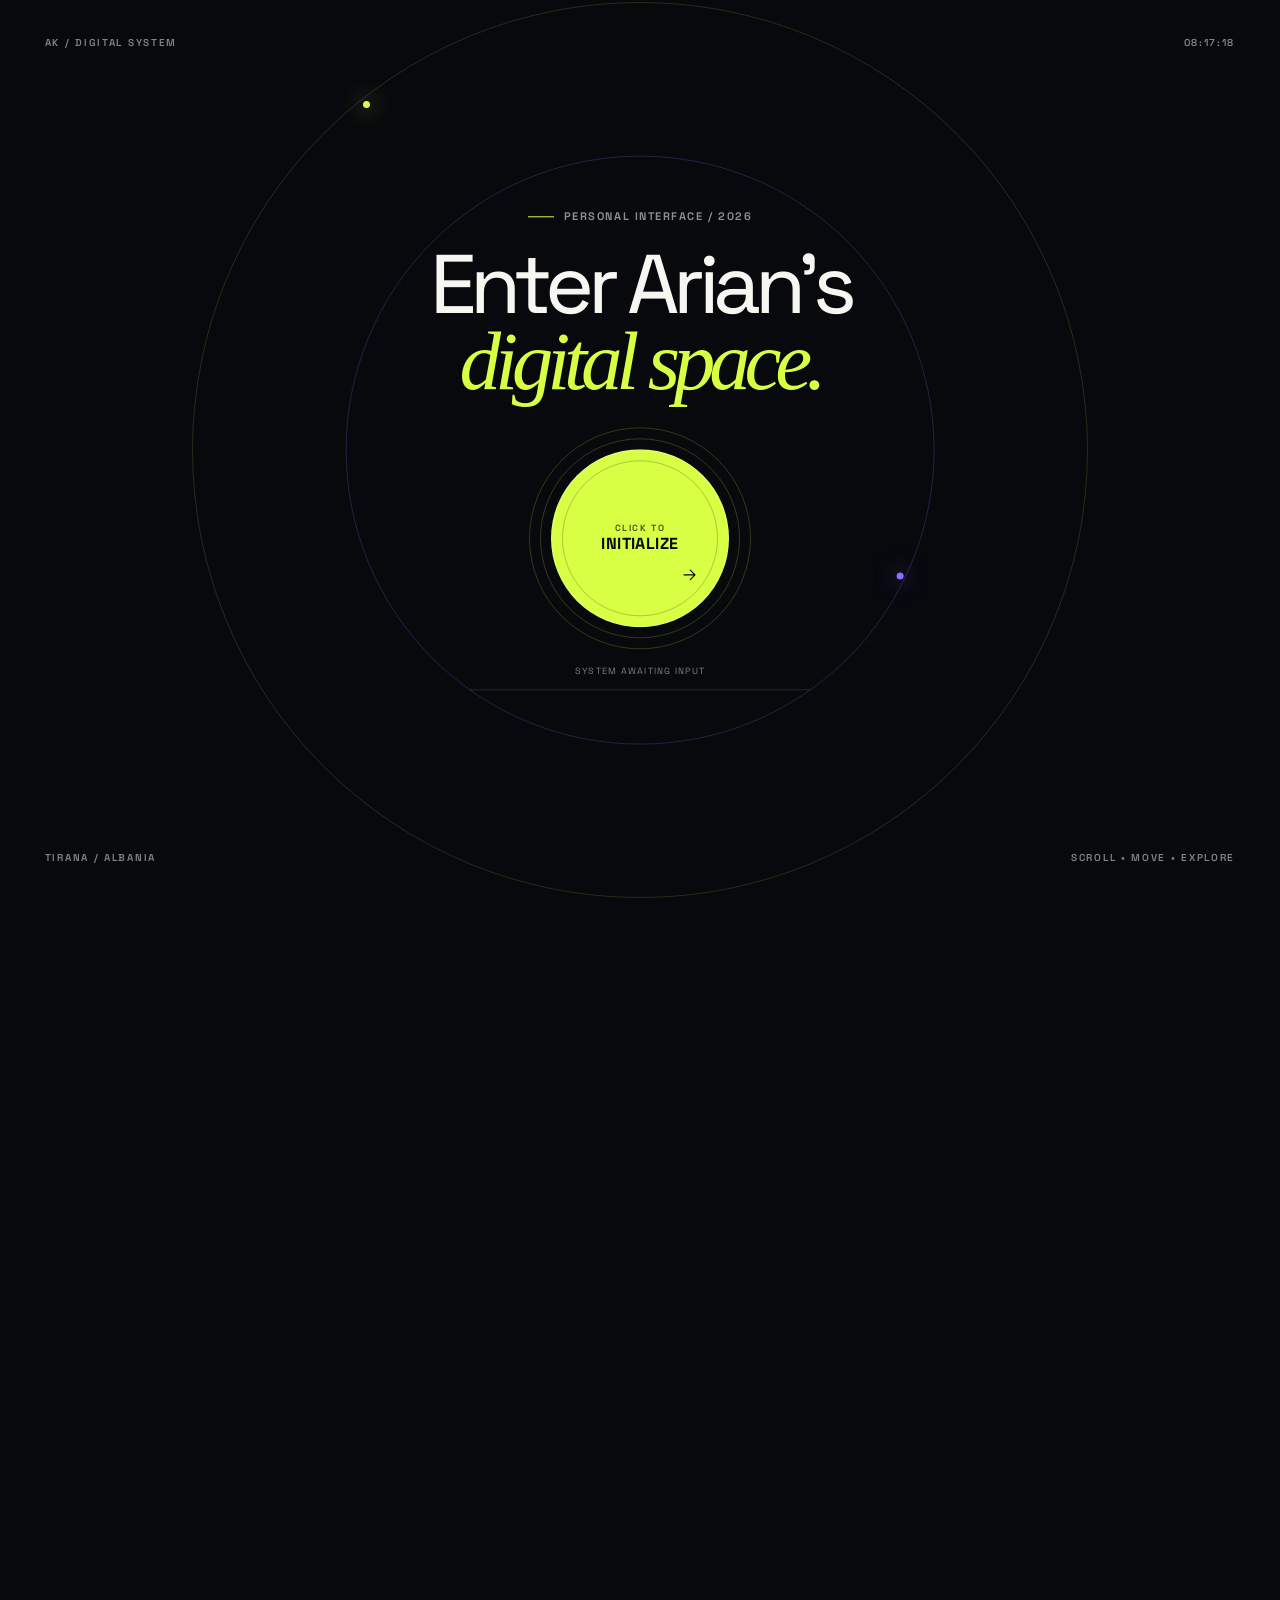
==== commit 686faeda: "adding project page" ====
--- a/index.html
+++ b/index.html
@@ -18,8 +18,8 @@
   <div class="cursor cursor--ring" aria-hidden="true"><span>View</span></div>
   <div class="click-flash" aria-hidden="true"></div>
   <div class="route-transition" id="routeTransition" aria-hidden="true">
-    <span>Opening channel</span>
-    <strong>CONTACT / 04</strong>
+    <span id="routeTransitionLabel">Opening channel</span>
+    <strong id="routeTransitionCode">CONTACT / 04</strong>
   </div>
 
   <div class="experience-gate" id="experienceGate" role="dialog" aria-modal="true" aria-labelledby="gateTitle">
@@ -278,9 +278,7 @@
               </div>
             </button> -->
 
-            <a class="project-card reveal" data-reveal="up"
-              href="https://ariankapllanaj.github.io/AMG-GT-Black-Series-Experience/" target="_blank"
-              rel="noopener noreferrer" data-cursor="view">
+            <article class="project-card reveal" data-reveal="up" data-cursor="view">
               <span class="project-card__number">01</span>
               <div class="project-visual project-visual--luxe project-visual--external project-visual--luxe-studio"
                 aria-hidden="true">
@@ -293,15 +291,18 @@
                   <h3>AMG-GT-Black-Series-Experience</h3>
                   <p>Website / ThreeJS</p>
                 </div>
-                <span class="round-arrow"><svg viewBox="0 0 24 24" aria-hidden="true">
-                    <path d="M7 17 17 7M8 7h9v9" />
-                  </svg></span>
-              </div>
-            </a>
-
-            <a class="project-card reveal" data-reveal="up" href="https://luxebeautystudio.ch" target="_blank"
-              rel="noopener noreferrer" data-cursor="view">
-              <span class="project-card__number">03</span>
+              </div>
+              <div class="project-card__actions">
+                <a class="project-action project-action--live magnetic"
+                  href="https://ariankapllanaj.github.io/AMG-GT-Black-Series-Experience/" target="_blank"
+                  rel="noopener noreferrer"><span>Live website</span><svg viewBox="0 0 24 24" aria-hidden="true"><path d="M7 17 17 7M8 7h9v9" /></svg></a>
+                <a class="project-action project-action--details project-page-link magnetic"
+                  href="project.html?project=amg-black-series" data-route-code="PROJECT / 01"><span>View project</span><svg viewBox="0 0 24 24" aria-hidden="true"><path d="M5 12h13M13 6l6 6-6 6" /></svg></a>
+              </div>
+            </article>
+
+            <article class="project-card reveal" data-reveal="up" data-cursor="view">
+              <span class="project-card__number">02</span>
               <div class="project-visual project-visual--luxe project-visual--external project-visual--luxe-studio"
                 aria-hidden="true">
                 <img class="project-screenshot" src="assets/projects/luxe-beauty-studio.png"
@@ -313,11 +314,14 @@
                   <h3>Luxe Beauty Studio</h3>
                   <p>Website</p>
                 </div>
-                <span class="round-arrow"><svg viewBox="0 0 24 24" aria-hidden="true">
-                    <path d="M7 17 17 7M8 7h9v9" />
-                  </svg></span>
-              </div>
-            </a>
+              </div>
+              <div class="project-card__actions">
+                <a class="project-action project-action--live magnetic" href="https://luxebeautystudio.ch"
+                  target="_blank" rel="noopener noreferrer"><span>Live website</span><svg viewBox="0 0 24 24" aria-hidden="true"><path d="M7 17 17 7M8 7h9v9" /></svg></a>
+                <a class="project-action project-action--details project-page-link magnetic"
+                  href="project.html?project=luxe-beauty" data-route-code="PROJECT / 03"><span>View project</span><svg viewBox="0 0 24 24" aria-hidden="true"><path d="M5 12h13M13 6l6 6-6 6" /></svg></a>
+              </div>
+            </article>
 
             <!-- <button class="project-card project-card--wide reveal" data-reveal="up" type="button" data-project="arix"
               data-cursor="view">
@@ -339,9 +343,8 @@
               </div>
             </button> -->
 
-            <a class="project-card reveal" data-reveal="up" href="https://hygenika.ch" target="_blank"
-              rel="noopener noreferrer" data-cursor="view">
-              <span class="project-card__number">05</span>
+            <article class="project-card reveal" data-reveal="up" data-cursor="view">
+              <span class="project-card__number">03</span>
               <div class="project-visual project-visual--external project-visual--hygenika" aria-hidden="true">
                 <img class="project-screenshot" src="assets/projects/hygenika.png" alt="Hygenika.ch microsite preview">
                 <span>Hygenika</span>
@@ -351,15 +354,17 @@
                   <h3>Hygenika</h3>
                   <p>Website</p>
                 </div>
-                <span class="round-arrow"><svg viewBox="0 0 24 24" aria-hidden="true">
-                    <path d="M7 17 17 7M8 7h9v9" />
-                  </svg></span>
-              </div>
-            </a>
-
-            <a class="project-card reveal" data-reveal="up" href="https://ariankapllanaj.github.io/amdrix.ch/"
-              target="_blank" rel="noopener noreferrer" data-cursor="view">
-              <span class="project-card__number">07</span>
+              </div>
+              <div class="project-card__actions">
+                <a class="project-action project-action--live magnetic" href="https://hygenika.ch" target="_blank"
+                  rel="noopener noreferrer"><span>Live website</span><svg viewBox="0 0 24 24" aria-hidden="true"><path d="M7 17 17 7M8 7h9v9" /></svg></a>
+                <a class="project-action project-action--details project-page-link magnetic"
+                  href="project.html?project=hygenika" data-route-code="PROJECT / 05"><span>View project</span><svg viewBox="0 0 24 24" aria-hidden="true"><path d="M5 12h13M13 6l6 6-6 6" /></svg></a>
+              </div>
+            </article>
+
+            <article class="project-card reveal" data-reveal="up" data-cursor="view">
+              <span class="project-card__number">04</span>
               <div class="project-visual project-visual--external project-visual--amdrix" aria-hidden="true">
                 <img class="project-screenshot" src="assets/projects/amdrix.png" alt="Amdrix microsite preview">
                 <span>AMDRIX</span>
@@ -369,15 +374,18 @@
                   <h3>AMDRIX</h3>
                   <p>Website</p>
                 </div>
-                <span class="round-arrow"><svg viewBox="0 0 24 24" aria-hidden="true">
-                    <path d="M7 17 17 7M8 7h9v9" />
-                  </svg></span>
-              </div>
-            </a>
-
-            <a class="project-card reveal" data-reveal="up" href="https://virtual-accountant.uk" target="_blank"
-              rel="noopener noreferrer" data-cursor="view">
-              <span class="project-card__number">08</span>
+              </div>
+              <div class="project-card__actions">
+                <a class="project-action project-action--live magnetic"
+                  href="https://ariankapllanaj.github.io/amdrix.ch/" target="_blank"
+                  rel="noopener noreferrer"><span>Live website</span><svg viewBox="0 0 24 24" aria-hidden="true"><path d="M7 17 17 7M8 7h9v9" /></svg></a>
+                <a class="project-action project-action--details project-page-link magnetic"
+                  href="project.html?project=amdrix" data-route-code="PROJECT / 07"><span>View project</span><svg viewBox="0 0 24 24" aria-hidden="true"><path d="M5 12h13M13 6l6 6-6 6" /></svg></a>
+              </div>
+            </article>
+
+            <article class="project-card reveal" data-reveal="up" data-cursor="view">
+              <span class="project-card__number">05</span>
               <div class="project-visual project-visual--external project-visual--virtual-accountant"
                 aria-hidden="true">
                 <img class="project-screenshot" src="assets/projects/virtual-accountant.png"
@@ -389,16 +397,17 @@
                   <h3>Virtual Accountant UK</h3>
                   <p>Website</p>
                 </div>
-                <span class="round-arrow"><svg viewBox="0 0 24 24" aria-hidden="true">
-                    <path d="M7 17 17 7M8 7h9v9" />
-                  </svg></span>
-              </div>
-            </a>
-
-            <a class="project-card reveal" data-reveal="up"
-              href="https://ariankapllanaj.github.io/rolex-gmt-master2-2tone-gold-website/" target="_blank"
-              rel="noopener noreferrer" data-cursor="view">
-              <span class="project-card__number">09</span>
+              </div>
+              <div class="project-card__actions">
+                <a class="project-action project-action--live magnetic" href="https://virtual-accountant.uk"
+                  target="_blank" rel="noopener noreferrer"><span>Live website</span><svg viewBox="0 0 24 24" aria-hidden="true"><path d="M7 17 17 7M8 7h9v9" /></svg></a>
+                <a class="project-action project-action--details project-page-link magnetic"
+                  href="project.html?project=virtual-accountant" data-route-code="PROJECT / 08"><span>View project</span><svg viewBox="0 0 24 24" aria-hidden="true"><path d="M5 12h13M13 6l6 6-6 6" /></svg></a>
+              </div>
+            </article>
+
+            <article class="project-card reveal" data-reveal="up" data-cursor="view">
+              <span class="project-card__number">06</span>
               <div class="project-visual project-visual--external project-visual--rolex" aria-hidden="true">
                 <img class="project-screenshot" src="assets/projects/rolex-gmt-master2.png"
                   alt="Rolex GMT Master II microsite preview">
@@ -409,15 +418,18 @@
                   <h3>Rolex GMT Master II</h3>
                   <p>Unofficial Website</p>
                 </div>
-                <span class="round-arrow"><svg viewBox="0 0 24 24" aria-hidden="true">
-                    <path d="M7 17 17 7M8 7h9v9" />
-                  </svg></span>
-              </div>
-            </a>
-
-            <a class="project-card reveal" data-reveal="up" href="https://www.cognitivecf.com" target="_blank"
-              rel="noopener noreferrer" data-cursor="view">
-              <span class="project-card__number">10</span>
+              </div>
+              <div class="project-card__actions">
+                <a class="project-action project-action--live magnetic"
+                  href="https://ariankapllanaj.github.io/rolex-gmt-master2-2tone-gold-website/" target="_blank"
+                  rel="noopener noreferrer"><span>Live website</span><svg viewBox="0 0 24 24" aria-hidden="true"><path d="M7 17 17 7M8 7h9v9" /></svg></a>
+                <a class="project-action project-action--details project-page-link magnetic"
+                  href="project.html?project=rolex-gmt-master-ii" data-route-code="PROJECT / 09"><span>View project</span><svg viewBox="0 0 24 24" aria-hidden="true"><path d="M5 12h13M13 6l6 6-6 6" /></svg></a>
+              </div>
+            </article>
+
+            <article class="project-card reveal" data-reveal="up" data-cursor="view">
+              <span class="project-card__number">07</span>
               <div class="project-visual project-visual--external project-visual--cognitive" aria-hidden="true">
                 <img class="project-screenshot" src="assets/projects/ccf.png" alt="Cognitive Corporate Finance">
                 <span>CognitiveCF</span>
@@ -427,11 +439,14 @@
                   <h3>CognitiveCF</h3>
                   <p>Consulting / Website</p>
                 </div>
-                <span class="round-arrow"><svg viewBox="0 0 24 24" aria-hidden="true">
-                    <path d="M7 17 17 7M8 7h9v9" />
-                  </svg></span>
-              </div>
-            </a>
+              </div>
+              <div class="project-card__actions">
+                <a class="project-action project-action--live magnetic" href="https://www.cognitivecf.com"
+                  target="_blank" rel="noopener noreferrer"><span>Live website</span><svg viewBox="0 0 24 24" aria-hidden="true"><path d="M7 17 17 7M8 7h9v9" /></svg></a>
+                <a class="project-action project-action--details project-page-link magnetic"
+                  href="project.html?project=cognitive-corporate-finance" data-route-code="PROJECT / 10"><span>View project</span><svg viewBox="0 0 24 24" aria-hidden="true"><path d="M5 12h13M13 6l6 6-6 6" /></svg></a>
+              </div>
+            </article>
           </div>
         </div>
       </section>
@@ -568,4 +583,4 @@
   <script src="js/app.bundle.js"></script>
 </body>
 
-</html>+</html>
--- a/css/style.css
+++ b/css/style.css
@@ -1428,7 +1428,7 @@
   color: inherit;
   background: transparent;
   text-align: left;
-  cursor: pointer;
+  cursor: default;
   transform-style: preserve-3d;
   transition: opacity .85s var(--ease-out), transform .45s var(--ease-out);
 }
@@ -1485,6 +1485,62 @@
   letter-spacing: .12em;
   text-transform: uppercase;
 }
+
+.project-card__actions {
+  display: grid;
+  grid-template-columns: 1fr 1fr;
+  gap: 10px;
+  padding-top: 22px;
+}
+
+.project-action {
+  display: flex;
+  min-height: 54px;
+  padding: 0 18px;
+  border: 1px solid var(--line-light);
+  align-items: center;
+  justify-content: space-between;
+  gap: 16px;
+  font-family: "Space Grotesk Local", sans-serif;
+  font-size: 10px;
+  font-weight: 650;
+  letter-spacing: .1em;
+  text-transform: uppercase;
+  transition: color .3s, background-color .3s, border-color .3s, transform .3s var(--ease-out);
+}
+
+.project-action svg {
+  width: 18px;
+  flex: 0 0 auto;
+  fill: none;
+  stroke: currentColor;
+  stroke-linecap: round;
+  stroke-linejoin: round;
+  stroke-width: 1.5;
+  transition: transform .3s var(--ease-out);
+}
+
+.project-action--live:hover {
+  color: var(--ink);
+  border-color: var(--acid);
+  background: var(--acid);
+}
+
+.project-action--live:hover svg { transform: translate(3px, -3px); }
+
+.project-action--details {
+  color: var(--ink);
+  border-color: var(--white);
+  background: var(--white);
+}
+
+.project-action--details:hover {
+  color: var(--white);
+  border-color: var(--violet);
+  background: var(--violet);
+}
+
+.project-action--details:hover svg { transform: translateX(4px); }
 
 .round-arrow {
   display: grid;
@@ -2299,6 +2355,7 @@
   .project-card:nth-child(even) { margin-top: 0; }
   .project-visual { height: 112vw; max-height: 570px; }
   .project-card__meta { padding-top: 17px; }
+  .project-card__actions { padding-top: 17px; }
   .round-arrow { width: 46px; height: 46px; }
   .visual-label--three { display: none; }
   .map-shape { width: 48%; }
@@ -2326,6 +2383,10 @@
   .project-modal__facts { flex-direction: column; gap: 20px; }
 }
 
+@media (max-width: 420px) {
+  .project-card__actions { grid-template-columns: 1fr; }
+}
+
 @media (pointer: coarse) {
   .cursor { display: none; }
   .project-card { transform: none !important; }
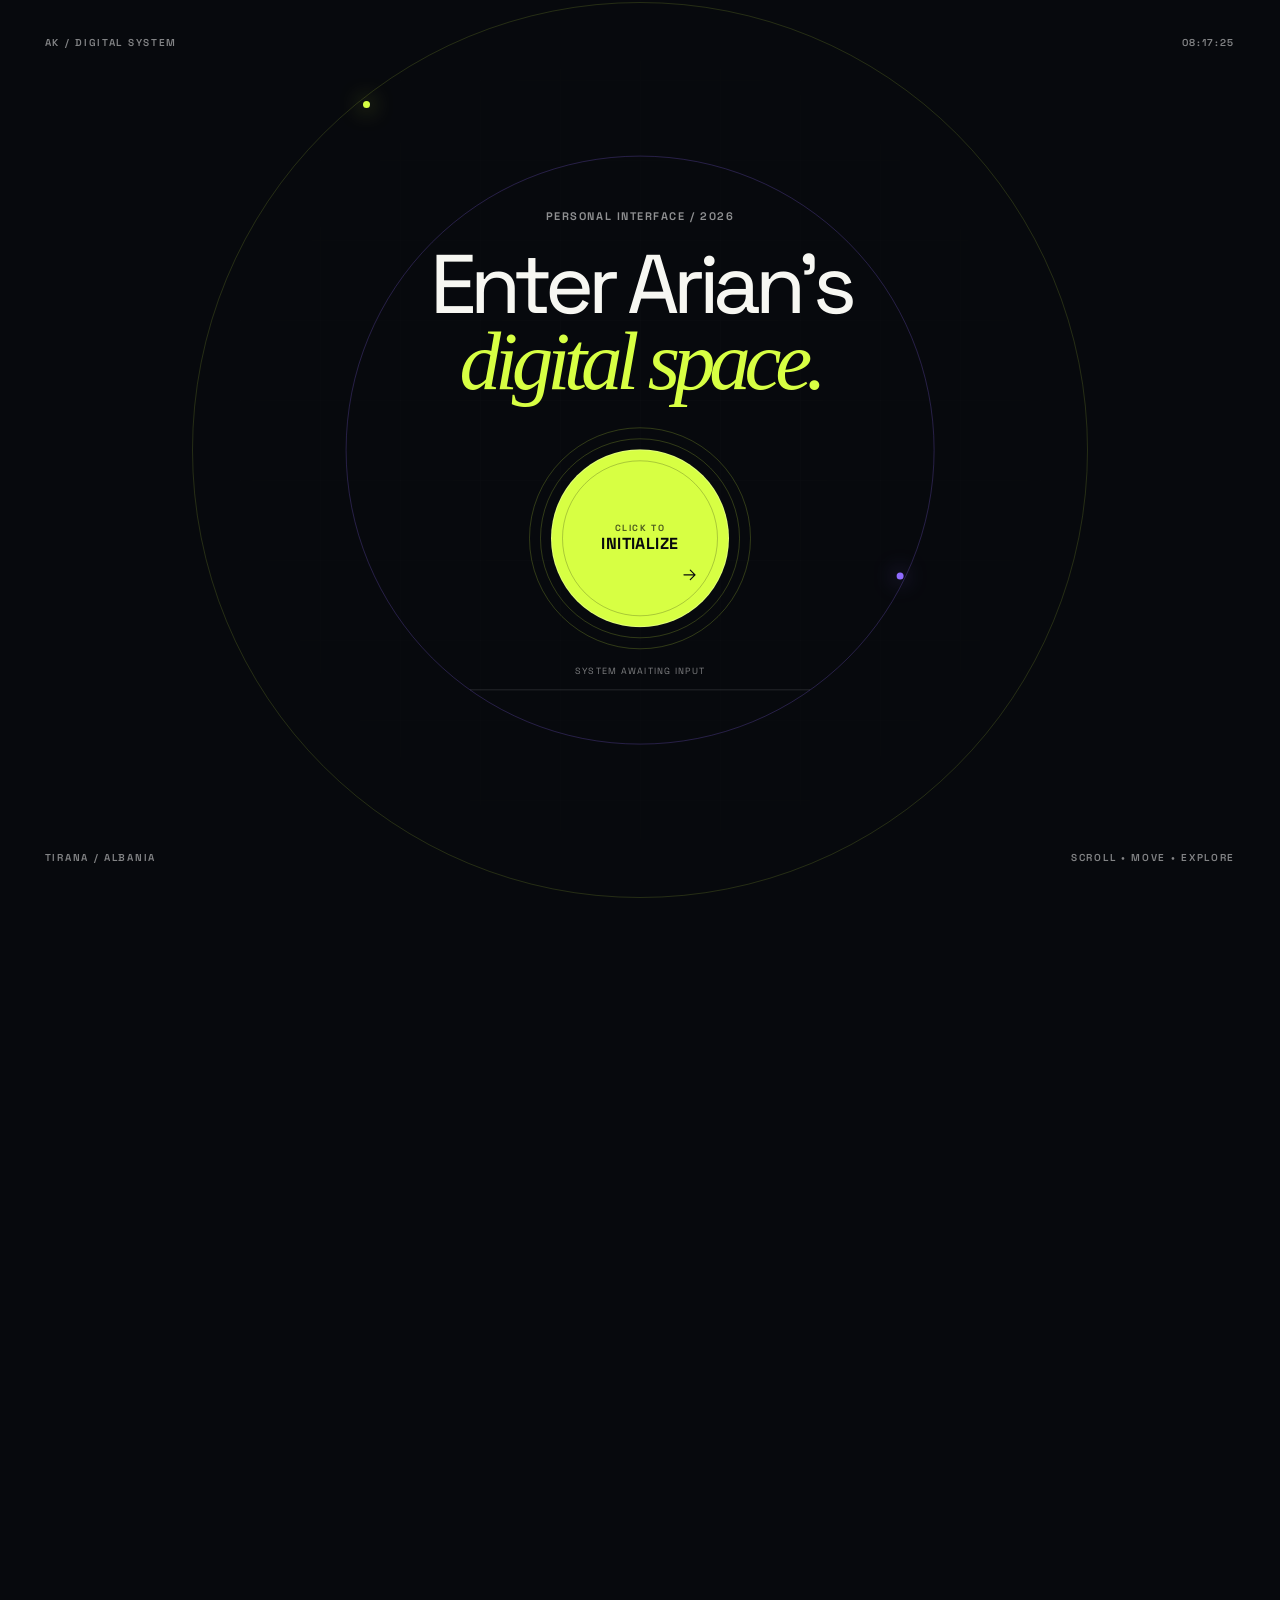
==== commit 697c9336: "updating website, adding 2 ai projects" ====
--- a/index.html
+++ b/index.html
@@ -19,7 +19,7 @@
   <div class="click-flash" aria-hidden="true"></div>
   <div class="route-transition" id="routeTransition" aria-hidden="true">
     <span id="routeTransitionLabel">Opening channel</span>
-    <strong id="routeTransitionCode">CONTACT / 04</strong>
+    <strong id="routeTransitionCode">CONTACT</strong>
   </div>
 
   <div class="experience-gate" id="experienceGate" role="dialog" aria-modal="true" aria-labelledby="gateTitle">
@@ -35,7 +35,7 @@
     </div>
 
     <div class="gate-center">
-      <p class="eyebrow gate-eyebrow"><span></span> Personal interface / 2026</p>
+      <p class="eyebrow gate-eyebrow">Personal interface / 2026</p>
       <h1 id="gateTitle">Enter Arian's<br><em>digital space.</em></h1>
       <button class="enter-button magnetic" id="enterButton" type="button">
         <span class="enter-button__rings" aria-hidden="true"></span>
@@ -78,10 +78,10 @@
       </a>
 
       <nav class="desktop-nav" aria-label="Primary navigation">
-        <a href="#profile" data-nav="profile"><span>01</span> Profile</a>
-        <a href="#work" data-nav="work"><span>02</span> Work</a>
-        <a href="#stack" data-nav="stack"><span>03</span> Stack</a>
-        <a class="contact-page-link" href="contact.html" data-nav="contact"><span>04</span> Contact</a>
+        <a href="#profile" data-nav="profile">Profile</a>
+        <a href="#work" data-nav="work">Work</a>
+        <a href="#stack" data-nav="stack">Stack</a>
+        <a class="contact-page-link" href="contact.html" data-nav="contact">Contact</a>
       </nav>
 
       <div class="header-actions">
@@ -100,11 +100,11 @@
       <div class="mobile-menu__inner">
         <p class="micro-copy">Navigate /</p>
         <nav aria-label="Mobile navigation">
-          <a href="#home"><span>00</span> Home</a>
-          <a href="#profile"><span>01</span> Profile</a>
-          <a href="#work"><span>02</span> Selected work</a>
-          <a href="#stack"><span>03</span> Capabilities</a>
-          <a class="contact-page-link" href="contact.html"><span>04</span> Contact</a>
+          <a href="#home">Home</a>
+          <a href="#profile">Profile</a>
+          <a href="#work">Selected work</a>
+          <a href="#stack">Capabilities</a>
+          <a class="contact-page-link" href="contact.html">Contact</a>
         </nav>
         <div class="mobile-menu__meta">
           <a href="mailto:arian27kapllanaj@gmail.com">Email</a>
@@ -124,7 +124,7 @@
         <div class="hero-content page-width">
           <div class="hero-copy">
             <p class="eyebrow hero-eyebrow reveal" data-reveal="up">
-              <span></span> AI / Software / Digital experiences
+              AI / Software / Digital experiences
             </p>
             <h1 class="hero-title" aria-label="Arian Kapllanaj">
               <span class="title-line"><span>ARIAN</span></span>
@@ -155,7 +155,7 @@
 
           <div class="hero-hud reveal" data-reveal="scale" data-speed="-0.06">
             <div class="hud-corners" aria-hidden="true"><i></i><i></i><i></i><i></i></div>
-            <p class="micro-copy">Live object / Core 01</p>
+            <p class="micro-copy">Live object / Core</p>
             <div class="hud-spacer"></div>
             <div class="hud-readout">
               <span>Move your pointer</span>
@@ -173,8 +173,7 @@
       <section class="profile section-light" id="profile" data-scene="profile">
         <div class="section-grid page-width">
           <div class="section-index reveal" data-reveal="up">
-            <span>01 / Profile</span>
-            <i></i>
+            <span>Profile</span>
           </div>
 
           <div class="profile-intro">
@@ -222,8 +221,7 @@
       <section class="work section-dark" id="work" data-scene="work">
         <div class="page-width">
           <div class="section-index section-index--light reveal" data-reveal="up">
-            <span>02 / Selected work</span>
-            <i></i>
+            <span>Selected work</span>
           </div>
 
           <div class="section-heading-row">
@@ -235,7 +233,7 @@
           <div class="project-grid">
             <!-- <button class="project-card project-card--wide reveal" data-reveal="up" type="button" data-project="jarvis"
               data-cursor="view">
-              <span class="project-card__number">01</span>
+
               <div class="project-visual project-visual--jarvis" aria-hidden="true">
                 <div class="visual-grid"></div>
                 <div class="jarvis-core"><i></i><i></i><i></i><strong>J</strong></div>
@@ -255,7 +253,7 @@
             </button> -->
 
             <!-- <button class="project-card reveal" data-reveal="up" type="button" data-project="cod" data-cursor="view">
-              <span class="project-card__number">02</span>
+
               <div class="project-visual project-visual--cod" aria-hidden="true">
                 <div class="scan-line"></div>
                 <div class="map-shape">
@@ -279,7 +277,7 @@
             </button> -->
 
             <article class="project-card reveal" data-reveal="up" data-cursor="view">
-              <span class="project-card__number">01</span>
+
               <div class="project-visual project-visual--luxe project-visual--external project-visual--luxe-studio"
                 aria-hidden="true">
                 <img class="project-screenshot" src="assets/projects/amg-black-series-card-square.png"
@@ -297,12 +295,12 @@
                   href="https://ariankapllanaj.github.io/AMG-GT-Black-Series-Experience/" target="_blank"
                   rel="noopener noreferrer"><span>Live website</span><svg viewBox="0 0 24 24" aria-hidden="true"><path d="M7 17 17 7M8 7h9v9" /></svg></a>
                 <a class="project-action project-action--details project-page-link magnetic"
-                  href="project.html?project=amg-black-series" data-route-code="PROJECT / 01"><span>View project</span><svg viewBox="0 0 24 24" aria-hidden="true"><path d="M5 12h13M13 6l6 6-6 6" /></svg></a>
+                  href="project.html?project=amg-black-series" data-route-code="PROJECT"><span>View project</span><svg viewBox="0 0 24 24" aria-hidden="true"><path d="M5 12h13M13 6l6 6-6 6" /></svg></a>
               </div>
             </article>
 
             <article class="project-card reveal" data-reveal="up" data-cursor="view">
-              <span class="project-card__number">02</span>
+
               <div class="project-visual project-visual--luxe project-visual--external project-visual--luxe-studio"
                 aria-hidden="true">
                 <img class="project-screenshot" src="assets/projects/luxe-beauty-studio.png"
@@ -319,13 +317,13 @@
                 <a class="project-action project-action--live magnetic" href="https://luxebeautystudio.ch"
                   target="_blank" rel="noopener noreferrer"><span>Live website</span><svg viewBox="0 0 24 24" aria-hidden="true"><path d="M7 17 17 7M8 7h9v9" /></svg></a>
                 <a class="project-action project-action--details project-page-link magnetic"
-                  href="project.html?project=luxe-beauty" data-route-code="PROJECT / 03"><span>View project</span><svg viewBox="0 0 24 24" aria-hidden="true"><path d="M5 12h13M13 6l6 6-6 6" /></svg></a>
+                  href="project.html?project=luxe-beauty" data-route-code="PROJECT"><span>View project</span><svg viewBox="0 0 24 24" aria-hidden="true"><path d="M5 12h13M13 6l6 6-6 6" /></svg></a>
               </div>
             </article>
 
             <!-- <button class="project-card project-card--wide reveal" data-reveal="up" type="button" data-project="arix"
               data-cursor="view">
-              <span class="project-card__number">04</span>
+
               <div class="project-visual project-visual--arix" aria-hidden="true">
                 <div class="console-lines"></div>
                 <strong>ARIX</strong>
@@ -344,7 +342,7 @@
             </button> -->
 
             <article class="project-card reveal" data-reveal="up" data-cursor="view">
-              <span class="project-card__number">03</span>
+
               <div class="project-visual project-visual--external project-visual--hygenika" aria-hidden="true">
                 <img class="project-screenshot" src="assets/projects/hygenika.png" alt="Hygenika.ch microsite preview">
                 <span>Hygenika</span>
@@ -359,12 +357,12 @@
                 <a class="project-action project-action--live magnetic" href="https://hygenika.ch" target="_blank"
                   rel="noopener noreferrer"><span>Live website</span><svg viewBox="0 0 24 24" aria-hidden="true"><path d="M7 17 17 7M8 7h9v9" /></svg></a>
                 <a class="project-action project-action--details project-page-link magnetic"
-                  href="project.html?project=hygenika" data-route-code="PROJECT / 05"><span>View project</span><svg viewBox="0 0 24 24" aria-hidden="true"><path d="M5 12h13M13 6l6 6-6 6" /></svg></a>
+                  href="project.html?project=hygenika" data-route-code="PROJECT"><span>View project</span><svg viewBox="0 0 24 24" aria-hidden="true"><path d="M5 12h13M13 6l6 6-6 6" /></svg></a>
               </div>
             </article>
 
             <article class="project-card reveal" data-reveal="up" data-cursor="view">
-              <span class="project-card__number">04</span>
+
               <div class="project-visual project-visual--external project-visual--amdrix" aria-hidden="true">
                 <img class="project-screenshot" src="assets/projects/amdrix.png" alt="Amdrix microsite preview">
                 <span>AMDRIX</span>
@@ -380,12 +378,12 @@
                   href="https://ariankapllanaj.github.io/amdrix.ch/" target="_blank"
                   rel="noopener noreferrer"><span>Live website</span><svg viewBox="0 0 24 24" aria-hidden="true"><path d="M7 17 17 7M8 7h9v9" /></svg></a>
                 <a class="project-action project-action--details project-page-link magnetic"
-                  href="project.html?project=amdrix" data-route-code="PROJECT / 07"><span>View project</span><svg viewBox="0 0 24 24" aria-hidden="true"><path d="M5 12h13M13 6l6 6-6 6" /></svg></a>
+                  href="project.html?project=amdrix" data-route-code="PROJECT"><span>View project</span><svg viewBox="0 0 24 24" aria-hidden="true"><path d="M5 12h13M13 6l6 6-6 6" /></svg></a>
               </div>
             </article>
 
             <article class="project-card reveal" data-reveal="up" data-cursor="view">
-              <span class="project-card__number">05</span>
+
               <div class="project-visual project-visual--external project-visual--virtual-accountant"
                 aria-hidden="true">
                 <img class="project-screenshot" src="assets/projects/virtual-accountant.png"
@@ -402,34 +400,39 @@
                 <a class="project-action project-action--live magnetic" href="https://virtual-accountant.uk"
                   target="_blank" rel="noopener noreferrer"><span>Live website</span><svg viewBox="0 0 24 24" aria-hidden="true"><path d="M7 17 17 7M8 7h9v9" /></svg></a>
                 <a class="project-action project-action--details project-page-link magnetic"
-                  href="project.html?project=virtual-accountant" data-route-code="PROJECT / 08"><span>View project</span><svg viewBox="0 0 24 24" aria-hidden="true"><path d="M5 12h13M13 6l6 6-6 6" /></svg></a>
+                  href="project.html?project=virtual-accountant" data-route-code="PROJECT"><span>View project</span><svg viewBox="0 0 24 24" aria-hidden="true"><path d="M5 12h13M13 6l6 6-6 6" /></svg></a>
+              </div>
+            </article>
+
+            <article class="project-card project-card--tool reveal" data-reveal="up" data-cursor="view">
+
+              <div class="project-visual project-visual--tool" aria-hidden="true">
+                <div class="tool-preview">
+                  <span class="tool-preview__label">AI Social Media Manager</span>
+                  <strong class="tool-preview__title">Hermes</strong>
+                  <div class="tool-preview__flow">
+                    <span><small>Monitor</small>F1 news <em>Every 30–60 min</em></span>
+                    <span><small>GPT brain</small>Research & create</span>
+                    <span class="tool-preview__gate"><small>Your decision</small>Approve → Publish</span>
+                  </div>
+                  <span class="tool-preview__footer">MCP / Facebook / Instagram</span>
+                </div>
+              </div>
+              <div class="project-card__meta">
+                <div>
+                  <h3>Hermes — AI Social Media Manager</h3>
+                  <p>AI tool / GPT / MCP</p>
+                </div>
+              </div>
+              <p class="project-card__description">F1 news research and post creation for Facebook and Instagram, with your approval before publishing.</p>
+              <div class="project-card__actions project-card__actions--single">
+                <a class="project-action project-action--details project-page-link magnetic"
+                  href="project.html?project=ai-social-media-manager" data-route-code="PROJECT"><span>View workflow</span><svg viewBox="0 0 24 24" aria-hidden="true"><path d="M5 12h13M13 6l6 6-6 6" /></svg></a>
               </div>
             </article>
 
             <article class="project-card reveal" data-reveal="up" data-cursor="view">
-              <span class="project-card__number">06</span>
-              <div class="project-visual project-visual--external project-visual--rolex" aria-hidden="true">
-                <img class="project-screenshot" src="assets/projects/rolex-gmt-master2.png"
-                  alt="Rolex GMT Master II microsite preview">
-                <span>Rolex GMT Master II</span>
-              </div>
-              <div class="project-card__meta">
-                <div>
-                  <h3>Rolex GMT Master II</h3>
-                  <p>Unofficial Website</p>
-                </div>
-              </div>
-              <div class="project-card__actions">
-                <a class="project-action project-action--live magnetic"
-                  href="https://ariankapllanaj.github.io/rolex-gmt-master2-2tone-gold-website/" target="_blank"
-                  rel="noopener noreferrer"><span>Live website</span><svg viewBox="0 0 24 24" aria-hidden="true"><path d="M7 17 17 7M8 7h9v9" /></svg></a>
-                <a class="project-action project-action--details project-page-link magnetic"
-                  href="project.html?project=rolex-gmt-master-ii" data-route-code="PROJECT / 09"><span>View project</span><svg viewBox="0 0 24 24" aria-hidden="true"><path d="M5 12h13M13 6l6 6-6 6" /></svg></a>
-              </div>
-            </article>
-
-            <article class="project-card reveal" data-reveal="up" data-cursor="view">
-              <span class="project-card__number">07</span>
+
               <div class="project-visual project-visual--external project-visual--cognitive" aria-hidden="true">
                 <img class="project-screenshot" src="assets/projects/ccf.png" alt="Cognitive Corporate Finance">
                 <span>CognitiveCF</span>
@@ -444,7 +447,34 @@
                 <a class="project-action project-action--live magnetic" href="https://www.cognitivecf.com"
                   target="_blank" rel="noopener noreferrer"><span>Live website</span><svg viewBox="0 0 24 24" aria-hidden="true"><path d="M7 17 17 7M8 7h9v9" /></svg></a>
                 <a class="project-action project-action--details project-page-link magnetic"
-                  href="project.html?project=cognitive-corporate-finance" data-route-code="PROJECT / 10"><span>View project</span><svg viewBox="0 0 24 24" aria-hidden="true"><path d="M5 12h13M13 6l6 6-6 6" /></svg></a>
+                  href="project.html?project=cognitive-corporate-finance" data-route-code="PROJECT"><span>View project</span><svg viewBox="0 0 24 24" aria-hidden="true"><path d="M5 12h13M13 6l6 6-6 6" /></svg></a>
+              </div>
+            </article>
+
+            <article class="project-card project-card--tool project-card--apollo reveal" data-reveal="up" data-cursor="view">
+
+              <div class="project-visual project-visual--tool" aria-hidden="true">
+                <div class="tool-preview">
+                  <span class="tool-preview__label">Cognitive Corporate Finance</span>
+                  <strong class="tool-preview__title">Apollo<span>Email tool</span></strong>
+                  <div class="tool-preview__flow">
+                    <span><small>Input</small>Target profile</span>
+                    <span><small>Research</small>Collect & assess</span>
+                    <span><small>Output</small>Reviewed contact list</span>
+                  </div>
+                  <span class="tool-preview__footer">AI-assisted research / Workflow outline</span>
+                </div>
+              </div>
+              <div class="project-card__meta">
+                <div>
+                  <h3>Cognitive Corporate Finance<br>Apollo Email Scraping Tool</h3>
+                  <p>AI tool / Prospect research / Apollo</p>
+                </div>
+              </div>
+              <p class="project-card__description">A workflow outline for turning Apollo research into a structured, reviewable business contact list.</p>
+              <div class="project-card__actions project-card__actions--single">
+                <a class="project-action project-action--details project-page-link magnetic"
+                  href="project.html?project=ccf-apollo-email-tool" data-route-code="PROJECT"><span>View workflow</span><svg viewBox="0 0 24 24" aria-hidden="true"><path d="M5 12h13M13 6l6 6-6 6" /></svg></a>
               </div>
             </article>
           </div>
@@ -463,8 +493,7 @@
       <section class="stack section-light" id="stack" data-scene="stack">
         <div class="page-width">
           <div class="section-index reveal" data-reveal="up">
-            <span>03 / Capabilities</span>
-            <i></i>
+            <span>Capabilities</span>
           </div>
 
           <div class="section-heading-row section-heading-row--dark">
@@ -475,7 +504,7 @@
 
           <div class="capability-list">
             <article class="capability reveal" data-reveal="up">
-              <span class="capability__number">01</span>
+
               <h3>AI systems<br>& agents</h3>
               <p>Local LLMs, intelligent assistants, voice interfaces, MCP integrations and multi-platform automation.
               </p>
@@ -484,7 +513,7 @@
               <i class="capability__line"></i>
             </article>
             <article class="capability reveal" data-reveal="up">
-              <span class="capability__number">02</span>
+
               <h3>Full-stack<br>development</h3>
               <p>Responsive digital products with thoughtful interfaces, reliable logic and clean, maintainable
                 foundations.</p>
@@ -494,7 +523,7 @@
               <i class="capability__line"></i>
             </article>
             <article class="capability reveal" data-reveal="up">
-              <span class="capability__number">03</span>
+
               <h3>Software<br>& platform</h3>
               <p>Enterprise software, APIs, observability, containers and delivery pipelines engineered for real-world
                 use.</p>
@@ -503,7 +532,7 @@
               <i class="capability__line"></i>
             </article>
             <article class="capability reveal" data-reveal="up">
-              <span class="capability__number">04</span>
+
               <h3>Creative<br>technology</h3>
               <p>Motion, interaction and 3D experiences that give technically strong products a distinct personality.
               </p>
@@ -539,8 +568,7 @@
         <div class="contact-radial" aria-hidden="true"></div>
         <div class="page-width contact-inner">
           <div class="section-index section-index--light reveal" data-reveal="up">
-            <span>04 / Contact</span>
-            <i></i>
+            <span>Contact</span>
           </div>
           <p class="kicker reveal" data-reveal="up">Have an idea worth building?</p>
           <h2 class="contact-title reveal" data-reveal="lines">LET'S MAKE<br><em>IT REAL.</em></h2>
@@ -570,9 +598,9 @@
     <button class="modal-close magnetic" id="modalClose" type="button" aria-label="Close project details">
       <span></span><span></span>
     </button>
-    <div class="project-modal__index micro-copy" id="modalIndex">Project / 01</div>
+
     <div class="project-modal__content">
-      <p class="eyebrow"><span></span><b id="modalType">AI / Voice / Automation</b></p>
+      <p class="eyebrow"><b id="modalType">AI / Voice / Automation</b></p>
       <h2 id="modalTitle">Jarvis Assistant</h2>
       <p class="project-modal__lead" id="modalLead"></p>
       <div class="project-modal__facts" id="modalFacts"></div>
--- a/css/style.css
+++ b/css/style.css
@@ -234,11 +234,6 @@
   text-transform: uppercase;
 }
 
-.eyebrow > span {
-  width: 26px;
-  height: 1px;
-  background: currentColor;
-}
 
 .eyebrow b {
   font-weight: inherit;
@@ -407,9 +402,6 @@
   color: rgba(255, 255, 255, .55);
 }
 
-.gate-eyebrow span {
-  background: var(--acid);
-}
 
 .gate-center h1 {
   margin: 0 0 50px;
@@ -956,7 +948,6 @@
   color: rgba(255, 255, 255, .54);
 }
 
-.hero-eyebrow span { background: var(--acid); }
 
 .hero-title {
   margin: 0;
@@ -1218,14 +1209,8 @@
   text-transform: uppercase;
 }
 
-.section-index i {
-  height: 1px;
-  flex: 1;
-  background: var(--line-dark);
-}
 
 .section-index--light { color: rgba(255, 255, 255, .46); }
-.section-index--light i { background: var(--line-light); }
 
 .kicker {
   margin: 0;
@@ -1436,16 +1421,6 @@
 .project-card:nth-child(even) { margin-top: 11vw; }
 .project-card--wide { grid-column: auto; }
 
-.project-card__number {
-  position: absolute;
-  z-index: 3;
-  top: 16px;
-  left: 18px;
-  color: rgba(255, 255, 255, .55);
-  font-family: "Space Grotesk Local", monospace;
-  font-size: 9px;
-  letter-spacing: .1em;
-}
 
 .project-visual {
   position: relative;
@@ -1541,6 +1516,37 @@
 }
 
 .project-action--details:hover svg { transform: translateX(4px); }
+
+.project-card--tool { --tool-accent: #d7ff43; }
+.project-card--apollo { --tool-accent: #8cd7ff; }
+.project-card__actions--single { grid-template-columns: 1fr; }
+.project-card--tool .project-action--details { color: var(--ink); border-color: var(--tool-accent); background: var(--tool-accent); }
+.project-card--tool .project-action--details:hover { background: var(--white); border-color: var(--white); }
+.project-card--tool .project-card__meta p { font-size: 12px; line-height: 1.6; }
+.project-card__description { max-width: 52ch; margin: 15px 0 0; color: rgba(255,255,255,.65); font-size: 16px; line-height: 1.7; }
+.project-visual.project-visual--tool {
+  display: flex;
+  height: auto;
+  min-height: clamp(500px, 45vw, 650px);
+  max-height: none;
+  padding: 54px clamp(22px, 3vw, 44px) 30px;
+  align-items: center;
+  background: linear-gradient(135deg, color-mix(in srgb, var(--tool-accent) 9%, #0b1015), #090c10 70%);
+}
+.tool-preview { position: relative; width: 100%; }
+.tool-preview__label, .tool-preview__footer { display: block; font-size: 12px; font-weight: 650; letter-spacing: .09em; line-height: 1.6; text-transform: uppercase; }
+.tool-preview__label { color: var(--tool-accent); }
+.tool-preview__title { display: block; margin-top: 18px; font-family: "Space Grotesk Local", sans-serif; font-size: clamp(48px, 6vw, 90px); font-weight: 450; letter-spacing: -.065em; line-height: .95; }
+.tool-preview__title > span { display: block; margin-top: 10px; color: rgba(255,255,255,.6); font-size: .36em; letter-spacing: -.025em; }
+.tool-preview__flow { display: grid; gap: 24px; margin-top: 32px; }
+.tool-preview__flow > span { position: relative; display: block; padding: 13px 16px; border: 1px solid rgba(255,255,255,.18); background: rgba(255,255,255,.025); font-family: "Space Grotesk Local", sans-serif; font-size: clamp(17px, 1.6vw, 23px); line-height: 1.35; }
+.tool-preview__flow > span:not(:last-child)::after { position: absolute; bottom: -25px; left: 24px; color: var(--tool-accent); font-size: 20px; line-height: 24px; content: "↓"; }
+.tool-preview__flow small { display: block; margin-bottom: 4px; color: rgba(255,255,255,.55); font-family: "Manrope Local", sans-serif; font-size: 12px; letter-spacing: .07em; text-transform: uppercase; }
+.tool-preview__flow em { display: inline-block; margin-left: 8px; color: rgba(255,255,255,.6); font-size: 12px; font-style: normal; }
+.tool-preview__flow .tool-preview__gate { border-color: color-mix(in srgb, var(--tool-accent) 65%, transparent); }
+.tool-preview__gate small { color: var(--tool-accent); }
+.tool-preview__footer { margin-top: 27px; color: rgba(255,255,255,.5); font-size: 12px; }
+.project-card--tool a:focus-visible { outline: 2px solid var(--tool-accent); outline-offset: 5px; }
 
 .round-arrow {
   display: grid;
@@ -1768,16 +1774,6 @@
   transform: none !important;
 }
 
-.project-visual--rolex .project-screenshot {
-  display: block;
-  width: 100%;
-  height: 100%;
-  max-width: 100%;
-  max-height: 100%;
-  object-fit: contain;
-  object-position: center center;
-}
-
 .project-visual--external::before {
   position: absolute;
   inset: 0;
@@ -1847,31 +1843,7 @@
   color: #f6d49c;
 }
 
-.project-visual--rolex {
-  display: block;
-  overflow: hidden;
-  background: radial-gradient(circle at center, #4e3a1b 0, #23170b 46%, #07090d 100%);
-  aspect-ratio: 1 / 1;
-}
-
-.project-visual--rolex .project-screenshot {
-  display: block;
-  width: 100%;
-  height: 100%;
-  object-fit: cover;
-  object-position: center center;
-}
-
-.project-visual--rolex::after {
-  position: absolute;
-  inset: 0;
-  background: linear-gradient(180deg, rgba(7,9,13,0) 18%, rgba(7,9,13,.45) 100%);
-  content: "";
-}
-
-.project-visual--rolex strong {
-  color: #f3d48a;
-}
+
 
 .project-visual--cognitive {
   background: radial-gradient(circle at center, #2a1e46 0, #100c1b 46%, #07090d 100%);
@@ -1983,7 +1955,7 @@
   min-height: 225px;
   padding: 38px 0;
   align-items: start;
-  grid-template-columns: .25fr .7fr 1fr .7fr;
+  grid-template-columns: .7fr 1fr .7fr;
   gap: 4vw;
   border-bottom: 1px solid var(--line-dark);
   overflow: hidden;
@@ -2002,13 +1974,6 @@
 .capability > * { position: relative; z-index: 1; transition: color .4s; }
 .capability:hover { color: var(--white); }
 
-.capability__number {
-  padding-top: 7px;
-  color: var(--violet);
-  font-family: "Space Grotesk Local", monospace;
-  font-size: 10px;
-  letter-spacing: .1em;
-}
 
 .capability h3 {
   margin: 0;
@@ -2237,7 +2202,6 @@
 .modal-close span:first-child { transform: translate(-50%, -50%) rotate(45deg); }
 .modal-close span:last-child { transform: translate(-50%, -50%) rotate(-45deg); }
 
-.project-modal__index { position: absolute; z-index: 2; top: 50px; left: 3.5vw; color: rgba(255,255,255,.4); }
 
 .project-modal__content {
   position: relative;
@@ -2362,7 +2326,7 @@
   .marquee { padding-block: 21px 17px; }
   .stack { padding: 125px 0 110px; }
   .capability { display: block; min-height: auto; padding: 35px 0; }
-  .capability__number { display: block; margin-bottom: 20px; }
+
   .capability h3 { margin-bottom: 22px; font-size: 36px; }
   .capability p { max-width: 92%; }
   .capability__tags { display: flex; margin-top: 22px; }
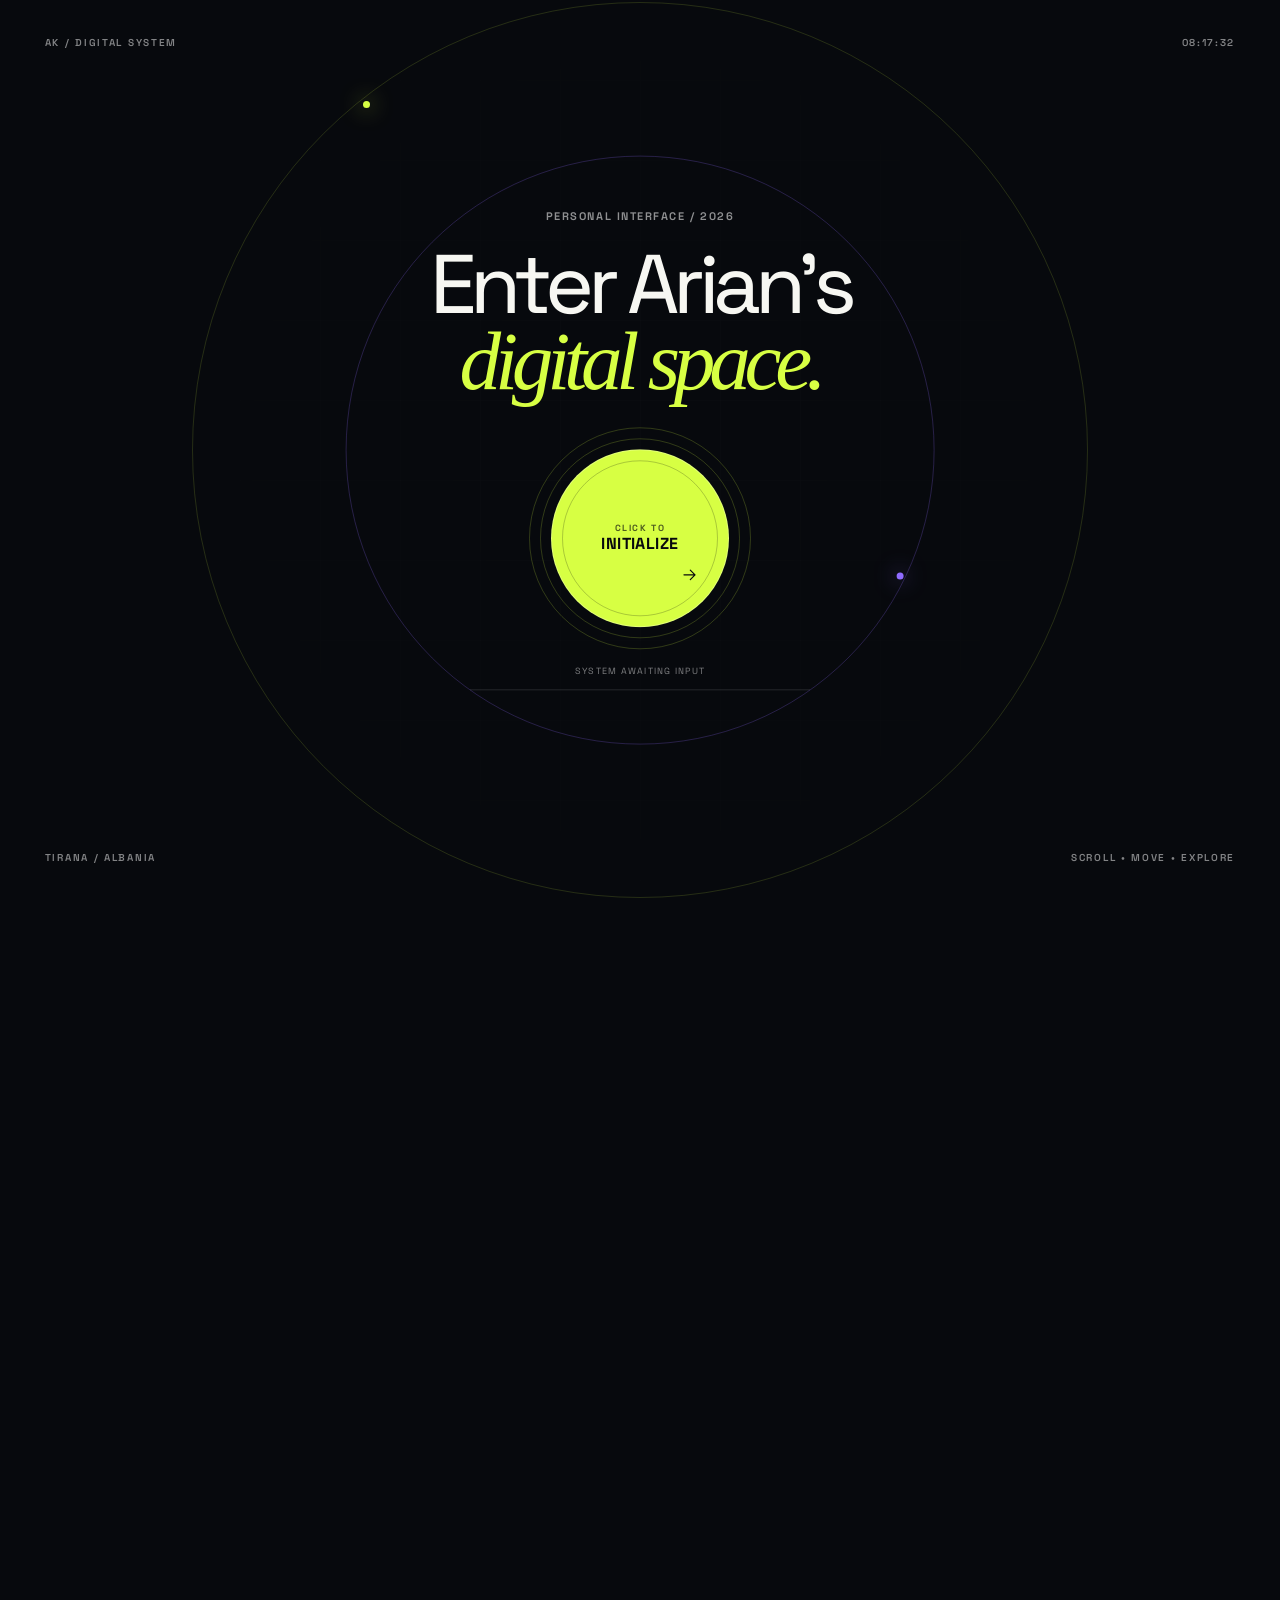
==== commit a5ef7805: "adding filter button for projects" ====
--- a/index.html
+++ b/index.html
@@ -207,7 +207,7 @@
               <p>Years across development<br>and engineering</p>
             </article>
             <article class="stat reveal" data-reveal="up">
-              <strong><span data-count="7">0</span></strong>
+              <strong><span data-count="8">0</span></strong>
               <p>Core worlds<br>Software / AI / Web</p>
             </article>
             <article class="stat reveal" data-reveal="up">
@@ -230,7 +230,15 @@
               curiosity and a refusal to leave good ideas unfinished.</p>
           </div>
 
-          <div class="project-grid">
+          <div class="project-filters" role="group" aria-label="Filter projects by category">
+            <button class="project-filter" type="button" data-project-filter="all" aria-pressed="true" aria-controls="projectGrid">All</button>
+            <button class="project-filter" type="button" data-project-filter="ai" aria-pressed="false" aria-controls="projectGrid">AI Projects</button>
+            <button class="project-filter" type="button" data-project-filter="website" aria-pressed="false" aria-controls="projectGrid">Websites</button>
+            <button class="project-filter" type="button" data-project-filter="mobile" aria-pressed="false" aria-controls="projectGrid">Mobile Apps</button>
+          </div>
+          <p class="project-filter-status" id="projectFilterStatus" role="status" aria-live="polite" aria-atomic="true"></p>
+
+          <div class="project-grid" id="projectGrid">
             <!-- <button class="project-card project-card--wide reveal" data-reveal="up" type="button" data-project="jarvis"
               data-cursor="view">
 
@@ -276,7 +284,7 @@
               </div>
             </button> -->
 
-            <article class="project-card reveal" data-reveal="up" data-cursor="view">
+            <article class="project-card reveal" data-category="website" data-reveal="up" data-cursor="view">
 
               <div class="project-visual project-visual--luxe project-visual--external project-visual--luxe-studio"
                 aria-hidden="true">
@@ -299,7 +307,7 @@
               </div>
             </article>
 
-            <article class="project-card reveal" data-reveal="up" data-cursor="view">
+            <article class="project-card reveal" data-category="website" data-reveal="up" data-cursor="view">
 
               <div class="project-visual project-visual--luxe project-visual--external project-visual--luxe-studio"
                 aria-hidden="true">
@@ -341,7 +349,7 @@
               </div>
             </button> -->
 
-            <article class="project-card reveal" data-reveal="up" data-cursor="view">
+            <article class="project-card reveal" data-category="website" data-reveal="up" data-cursor="view">
 
               <div class="project-visual project-visual--external project-visual--hygenika" aria-hidden="true">
                 <img class="project-screenshot" src="assets/projects/hygenika.png" alt="Hygenika.ch microsite preview">
@@ -361,7 +369,7 @@
               </div>
             </article>
 
-            <article class="project-card reveal" data-reveal="up" data-cursor="view">
+            <article class="project-card reveal" data-category="website" data-reveal="up" data-cursor="view">
 
               <div class="project-visual project-visual--external project-visual--amdrix" aria-hidden="true">
                 <img class="project-screenshot" src="assets/projects/amdrix.png" alt="Amdrix microsite preview">
@@ -382,7 +390,7 @@
               </div>
             </article>
 
-            <article class="project-card reveal" data-reveal="up" data-cursor="view">
+            <article class="project-card reveal" data-category="website" data-reveal="up" data-cursor="view">
 
               <div class="project-visual project-visual--external project-visual--virtual-accountant"
                 aria-hidden="true">
@@ -404,7 +412,7 @@
               </div>
             </article>
 
-            <article class="project-card project-card--tool reveal" data-reveal="up" data-cursor="view">
+            <article class="project-card project-card--tool reveal" data-category="ai" data-reveal="up" data-cursor="view">
 
               <div class="project-visual project-visual--tool" aria-hidden="true">
                 <div class="tool-preview">
@@ -431,7 +439,7 @@
               </div>
             </article>
 
-            <article class="project-card reveal" data-reveal="up" data-cursor="view">
+            <article class="project-card reveal" data-category="website" data-reveal="up" data-cursor="view">
 
               <div class="project-visual project-visual--external project-visual--cognitive" aria-hidden="true">
                 <img class="project-screenshot" src="assets/projects/ccf.png" alt="Cognitive Corporate Finance">
@@ -451,7 +459,7 @@
               </div>
             </article>
 
-            <article class="project-card project-card--tool project-card--apollo reveal" data-reveal="up" data-cursor="view">
+            <article class="project-card project-card--tool project-card--apollo reveal" data-category="ai" data-reveal="up" data-cursor="view">
 
               <div class="project-visual project-visual--tool" aria-hidden="true">
                 <div class="tool-preview">
@@ -477,6 +485,10 @@
                   href="project.html?project=ccf-apollo-email-tool" data-route-code="PROJECT"><span>View workflow</span><svg viewBox="0 0 24 24" aria-hidden="true"><path d="M5 12h13M13 6l6 6-6 6" /></svg></a>
               </div>
             </article>
+          </div>
+          <div class="project-empty" id="projectEmpty" hidden>
+            <h3>No mobile apps to show yet.</h3>
+            <p>Explore the AI projects and websites using the filters above.</p>
           </div>
         </div>
       </section>
--- a/css/style.css
+++ b/css/style.css
@@ -1399,6 +1399,36 @@
   line-height: 1.8;
 }
 
+.project-filters {
+  display: flex;
+  flex-wrap: wrap;
+  gap: 10px;
+  margin-bottom: clamp(30px, 4vw, 56px);
+}
+
+.project-filter {
+  min-height: 46px;
+  padding: 12px 22px;
+  border: 1px solid var(--line-light);
+  border-radius: 999px;
+  color: rgba(255,255,255,.75);
+  background: transparent;
+  font-family: "Space Grotesk Local", sans-serif;
+  font-size: 14px;
+  font-weight: 550;
+  cursor: pointer;
+  transition: color .2s, border-color .2s, background-color .2s;
+}
+
+.project-filter:hover { color: var(--white); border-color: var(--white); }
+.project-filter[aria-pressed="true"] { color: var(--ink); border-color: var(--acid); background: var(--acid); }
+.project-filter:focus-visible { outline: 2px solid var(--acid); outline-offset: 4px; }
+.project-card[hidden], .project-empty[hidden] { display: none !important; }
+.project-filter-status { position: absolute; width: 1px; height: 1px; padding: 0; margin: -1px; overflow: hidden; clip-path: inset(50%); white-space: nowrap; }
+.project-empty { padding: clamp(48px, 7vw, 90px) 24px; text-align: center; background: var(--ink-soft); }
+.project-empty h3 { margin: 0; font-family: "Space Grotesk Local", sans-serif; font-size: clamp(26px, 3vw, 42px); font-weight: 450; letter-spacing: -.035em; }
+.project-empty p { margin: 16px 0 0; color: rgba(255,255,255,.6); font-size: 16px; line-height: 1.7; }
+
 .project-grid {
   display: grid;
   grid-template-columns: 1fr 1fr;
@@ -1418,7 +1448,6 @@
   transition: opacity .85s var(--ease-out), transform .45s var(--ease-out);
 }
 
-.project-card:nth-child(even) { margin-top: 11vw; }
 .project-card--wide { grid-column: auto; }
 
 
@@ -2316,7 +2345,8 @@
   .section-heading-row { display: block; padding: 60px 0 65px; }
   .section-heading-row > p { margin-top: 30px; }
   .project-grid { grid-template-columns: 1fr; gap: 55px; }
-  .project-card:nth-child(even) { margin-top: 0; }
+  .project-filters { display: grid; grid-template-columns: 1fr 1fr; }
+  .project-filter { padding-inline: 12px; }
   .project-visual { height: 112vw; max-height: 570px; }
   .project-card__meta { padding-top: 17px; }
   .project-card__actions { padding-top: 17px; }
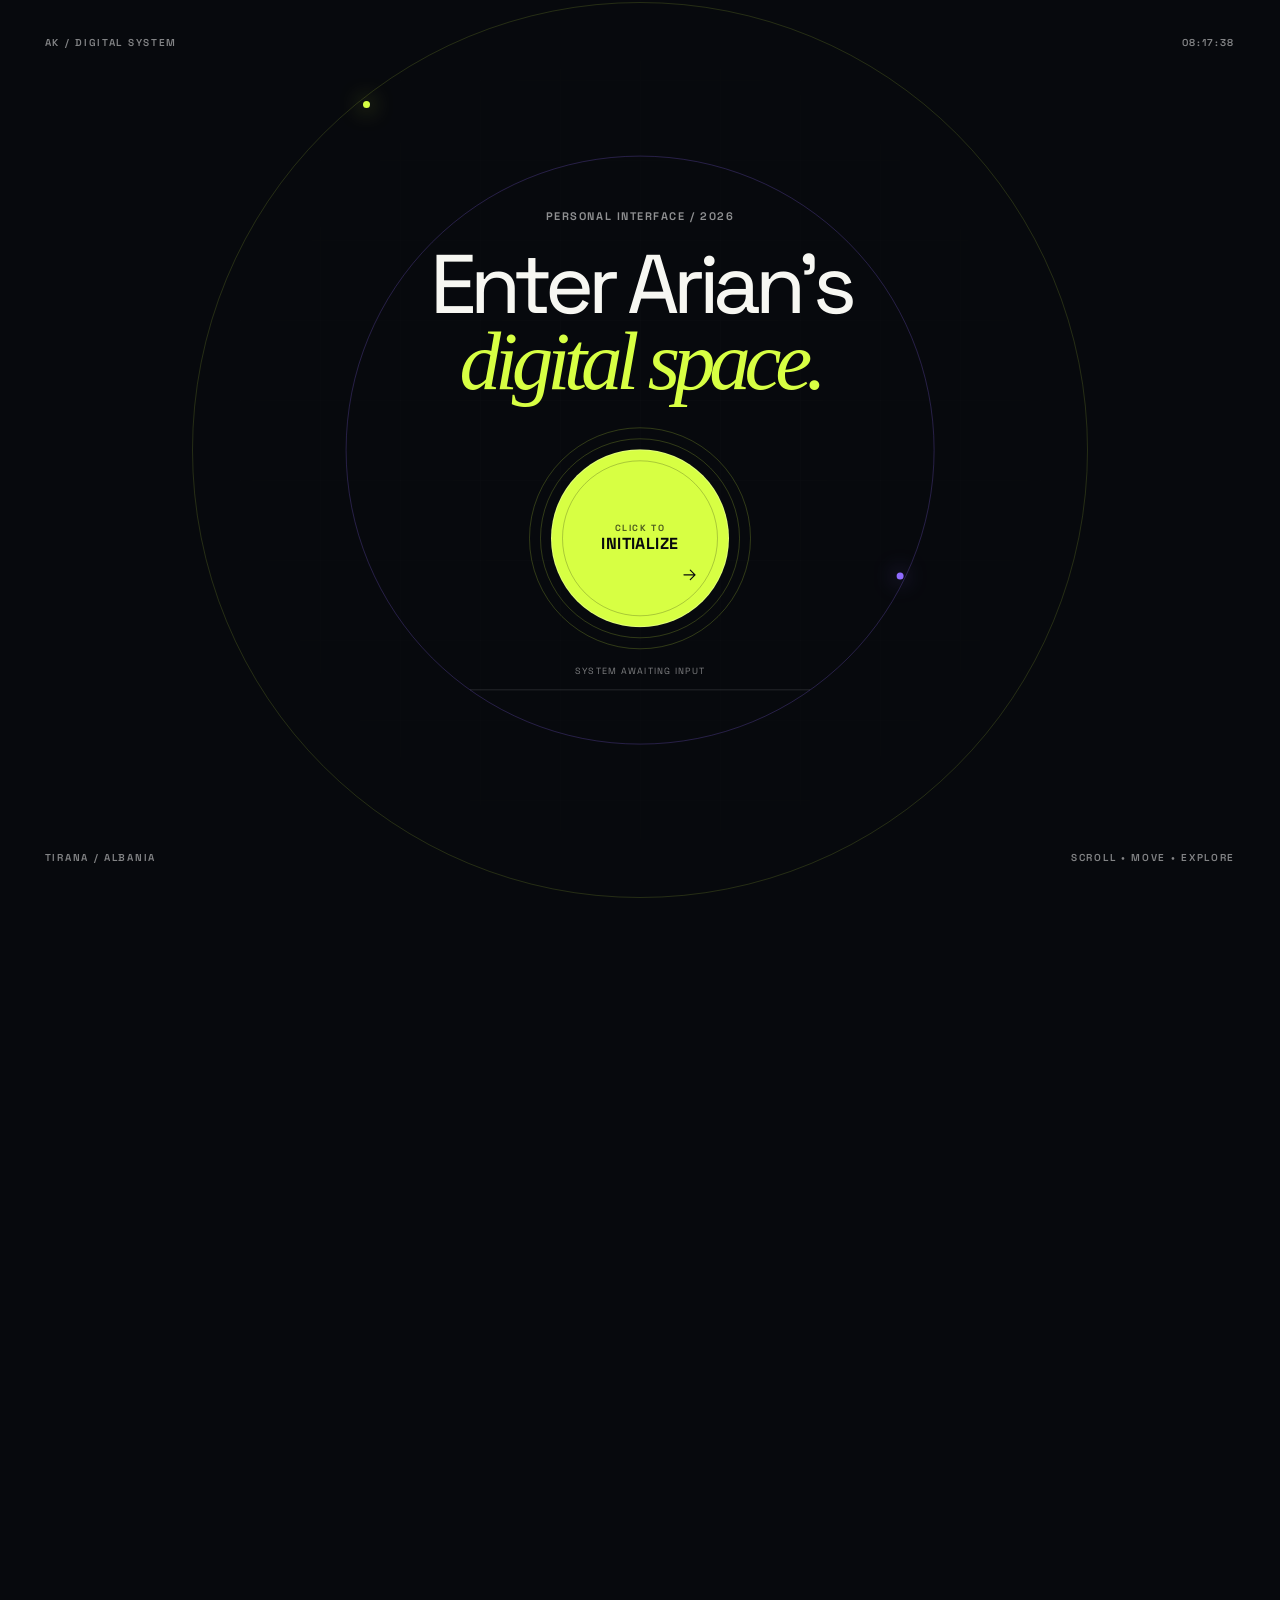
==== commit 3886f41d: "updating projects" ====
--- a/index.html
+++ b/index.html
@@ -288,29 +288,6 @@
 
               <div class="project-visual project-visual--luxe project-visual--external project-visual--luxe-studio"
                 aria-hidden="true">
-                <img class="project-screenshot" src="assets/projects/amg-black-series-card-square.png"
-                  alt="AMG-GT-Black-Series-Experience microsite preview">
-                <span>AMG-GT-Black-Series-Experience</span>
-              </div>
-              <div class="project-card__meta">
-                <div>
-                  <h3>AMG-GT-Black-Series-Experience</h3>
-                  <p>Website / ThreeJS</p>
-                </div>
-              </div>
-              <div class="project-card__actions">
-                <a class="project-action project-action--live magnetic"
-                  href="https://ariankapllanaj.github.io/AMG-GT-Black-Series-Experience/" target="_blank"
-                  rel="noopener noreferrer"><span>Live website</span><svg viewBox="0 0 24 24" aria-hidden="true"><path d="M7 17 17 7M8 7h9v9" /></svg></a>
-                <a class="project-action project-action--details project-page-link magnetic"
-                  href="project.html?project=amg-black-series" data-route-code="PROJECT"><span>View project</span><svg viewBox="0 0 24 24" aria-hidden="true"><path d="M5 12h13M13 6l6 6-6 6" /></svg></a>
-              </div>
-            </article>
-
-            <article class="project-card reveal" data-category="website" data-reveal="up" data-cursor="view">
-
-              <div class="project-visual project-visual--luxe project-visual--external project-visual--luxe-studio"
-                aria-hidden="true">
                 <img class="project-screenshot" src="assets/projects/luxe-beauty-studio.png"
                   alt="Luxe Beauty Studio microsite preview">
                 <span>Luxe Beauty Studio</span>
@@ -466,20 +443,20 @@
                   <span class="tool-preview__label">Cognitive Corporate Finance</span>
                   <strong class="tool-preview__title">Apollo<span>Email tool</span></strong>
                   <div class="tool-preview__flow">
-                    <span><small>Input</small>Target profile</span>
-                    <span><small>Research</small>Collect & assess</span>
-                    <span><small>Output</small>Reviewed contact list</span>
+                    <span><small>Input</small>Excel list</span>
+                    <span><small>Process</small>Match & generate</span>
+                    <span><small>Output</small>Emails in Excel</span>
                   </div>
-                  <span class="tool-preview__footer">AI-assisted research / Workflow outline</span>
+                  <span class="tool-preview__footer">Excel workflow / Email generation</span>
                 </div>
               </div>
               <div class="project-card__meta">
                 <div>
                   <h3>Cognitive Corporate Finance<br>Apollo Email Scraping Tool</h3>
-                  <p>AI tool / Prospect research / Apollo</p>
-                </div>
-              </div>
-              <p class="project-card__description">A workflow outline for turning Apollo research into a structured, reviewable business contact list.</p>
+                  <p>AI tool / Excel enrichment / Contact data</p>
+                </div>
+              </div>
+              <p class="project-card__description">Upload an Excel file with names, surnames and optional website URLs, and receive a new Excel file with the matching email addresses.</p>
               <div class="project-card__actions project-card__actions--single">
                 <a class="project-action project-action--details project-page-link magnetic"
                   href="project.html?project=ccf-apollo-email-tool" data-route-code="PROJECT"><span>View workflow</span><svg viewBox="0 0 24 24" aria-hidden="true"><path d="M5 12h13M13 6l6 6-6 6" /></svg></a>
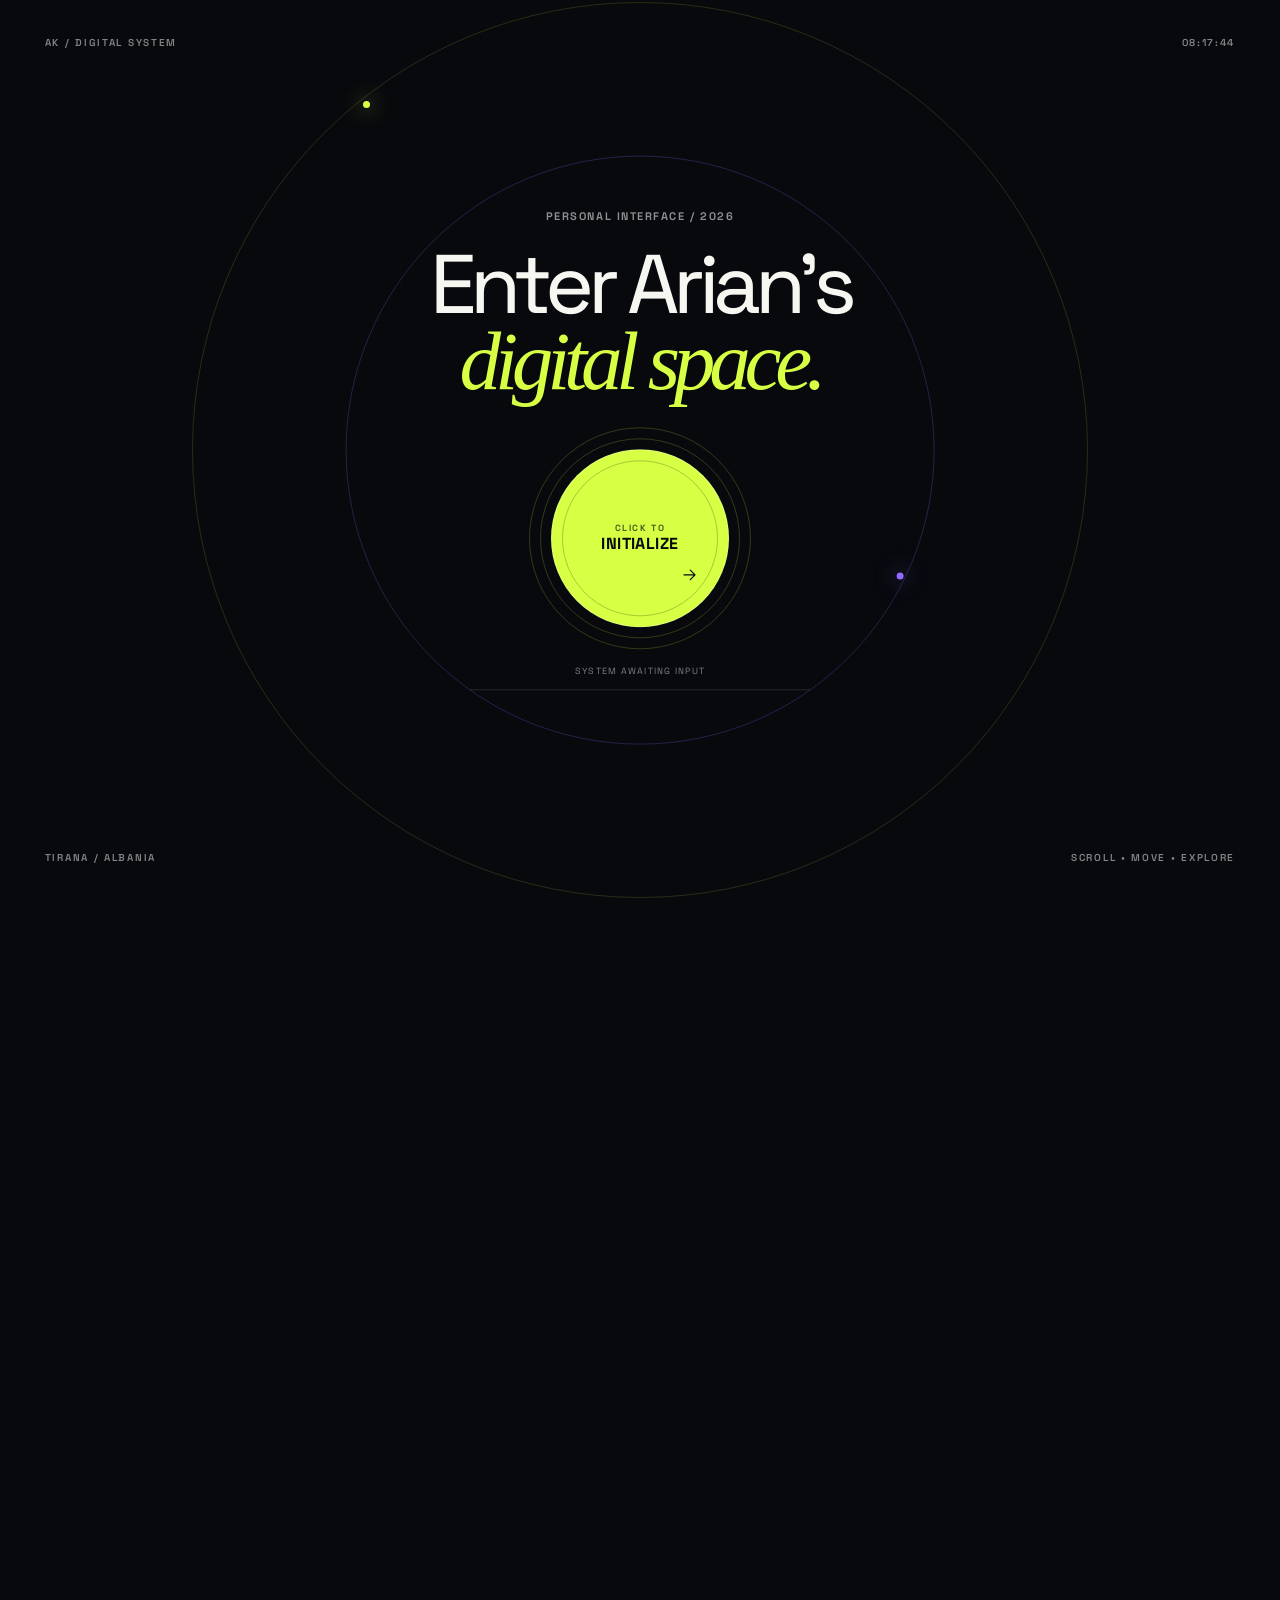
==== commit bcb7008d: "adding new ai project" ====
--- a/index.html
+++ b/index.html
@@ -7,7 +7,7 @@
   <meta name="description"
     content="Arian Kapllanaj — AI, software and full-stack engineer building intelligent systems and memorable digital experiences.">
   <meta name="theme-color" content="#07090d">
-  <title>Arian Kapllanaj — Engineer & Digital Builder</title>
+  <title>Arian Kapllanaj | Engineer & Digital Builder</title>
   <link rel="icon" href="assets/favicon.svg" type="image/svg+xml">
   <link rel="stylesheet" href="css/style.css">
 </head>
@@ -462,6 +462,33 @@
                   href="project.html?project=ccf-apollo-email-tool" data-route-code="PROJECT"><span>View workflow</span><svg viewBox="0 0 24 24" aria-hidden="true"><path d="M5 12h13M13 6l6 6-6 6" /></svg></a>
               </div>
             </article>
+
+            <article class="project-card project-card--tool project-card--investor reveal" data-category="ai" data-reveal="up" data-cursor="view">
+
+              <div class="project-visual project-visual--tool" aria-hidden="true">
+                <div class="tool-preview">
+                  <span class="tool-preview__label">Cognitive Corporate Finance</span>
+                  <strong class="tool-preview__title">AI Investor<span>Sourcing system</span></strong>
+                  <div class="tool-preview__flow">
+                    <span><small>Input</small>Get Funded brief</span>
+                    <span><small>Research</small>Claude + public web</span>
+                    <span class="tool-preview__gate"><small>Enrich &amp; export</small>Apollo → CCF Excel</span>
+                  </div>
+                  <span class="tool-preview__footer">Python / FastAPI / Claude / Apollo / openpyxl</span>
+                </div>
+              </div>
+              <div class="project-card__meta">
+                <div>
+                  <h3>AI-Powered Investor Sourcing System</h3>
+                  <p>AI workflow concept / Investor research</p>
+                </div>
+              </div>
+              <p class="project-card__description">An MVP concept that converts a funding brief into a structured investor longlist, enriches selected decision-makers and prepares a CCF-formatted Excel file for analyst review.</p>
+              <div class="project-card__actions project-card__actions--single">
+                <a class="project-action project-action--details project-page-link magnetic"
+                  href="project.html?project=ai-investor-sourcing-system" data-route-code="PROJECT"><span>View workflow</span><svg viewBox="0 0 24 24" aria-hidden="true"><path d="M5 12h13M13 6l6 6-6 6" /></svg></a>
+              </div>
+            </article>
           </div>
           <div class="project-empty" id="projectEmpty" hidden>
             <h3>No mobile apps to show yet.</h3>
--- a/css/style.css
+++ b/css/style.css
@@ -1548,6 +1548,7 @@
 
 .project-card--tool { --tool-accent: #d7ff43; }
 .project-card--apollo { --tool-accent: #8cd7ff; }
+.project-card--investor { --tool-accent: #c5a6ff; }
 .project-card__actions--single { grid-template-columns: 1fr; }
 .project-card--tool .project-action--details { color: var(--ink); border-color: var(--tool-accent); background: var(--tool-accent); }
 .project-card--tool .project-action--details:hover { background: var(--white); border-color: var(--white); }
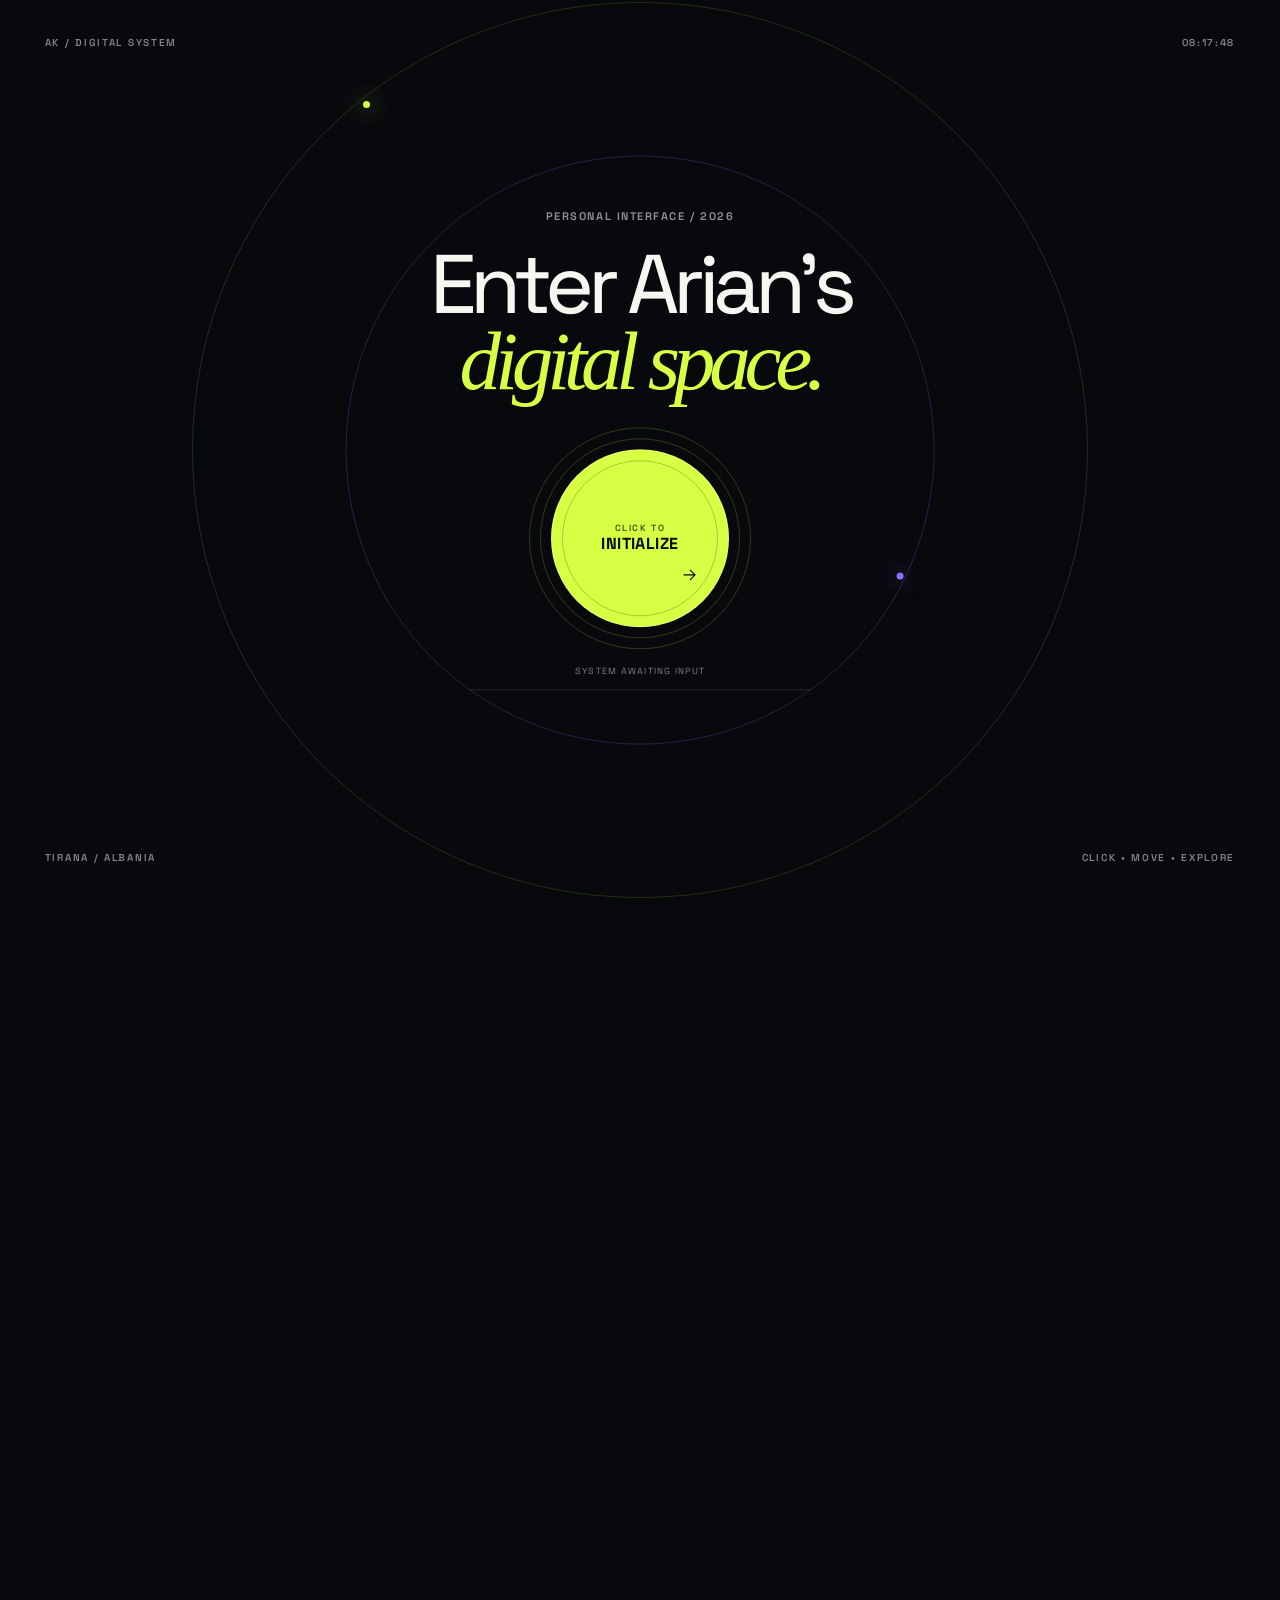
==== commit f002da2b: "adding klykgo.ch website project" ====
--- a/index.html
+++ b/index.html
@@ -55,7 +55,7 @@
 
     <div class="gate-bottom micro-copy">
       <span>Tirana / Albania</span>
-      <span>Scroll • Move • Explore</span>
+      <span>Click • Move • Explore</span>
     </div>
 
     <div class="launch-sequence" aria-hidden="true">
@@ -285,6 +285,23 @@
             </button> -->
 
             <article class="project-card reveal" data-category="website" data-reveal="up" data-cursor="view">
+              <div class="project-visual project-visual--external project-visual--luxe-studio" aria-hidden="true">
+                <img class="project-screenshot" src="assets/projects/klykgo.png" alt="Klykgo.ch website preview">
+                <span>Klykgo.ch</span>
+              </div>
+              <div class="project-card__meta">
+                <div>
+                  <h3>Klykgo.ch</h3>
+                  <p>Website / Marketing / Branding</p>
+                </div>
+              </div>
+              <div class="project-card__actions">
+                <a class="project-action project-action--live magnetic" href="https://klykgo.ch" target="_blank" rel="noopener noreferrer"><span>Live website</span><svg viewBox="0 0 24 24" aria-hidden="true"><path d="M7 17 17 7M8 7h9v9" /></svg></a>
+                <a class="project-action project-action--details project-page-link magnetic" href="project.html?project=klykgo" data-route-code="PROJECT"><span>View project</span><svg viewBox="0 0 24 24" aria-hidden="true"><path d="M5 12h13M13 6l6 6-6 6" /></svg></a>
+              </div>
+            </article>
+
+            <article class="project-card reveal" data-category="website" data-reveal="up" data-cursor="view">
 
               <div class="project-visual project-visual--luxe project-visual--external project-visual--luxe-studio"
                 aria-hidden="true">
--- a/css/style.css
+++ b/css/style.css
@@ -58,6 +58,11 @@
 body.menu-open,
 body.modal-open {
   overflow: hidden;
+}
+
+body.is-locked {
+  position: fixed;
+  inset: 0;
 }
 
 ::selection {
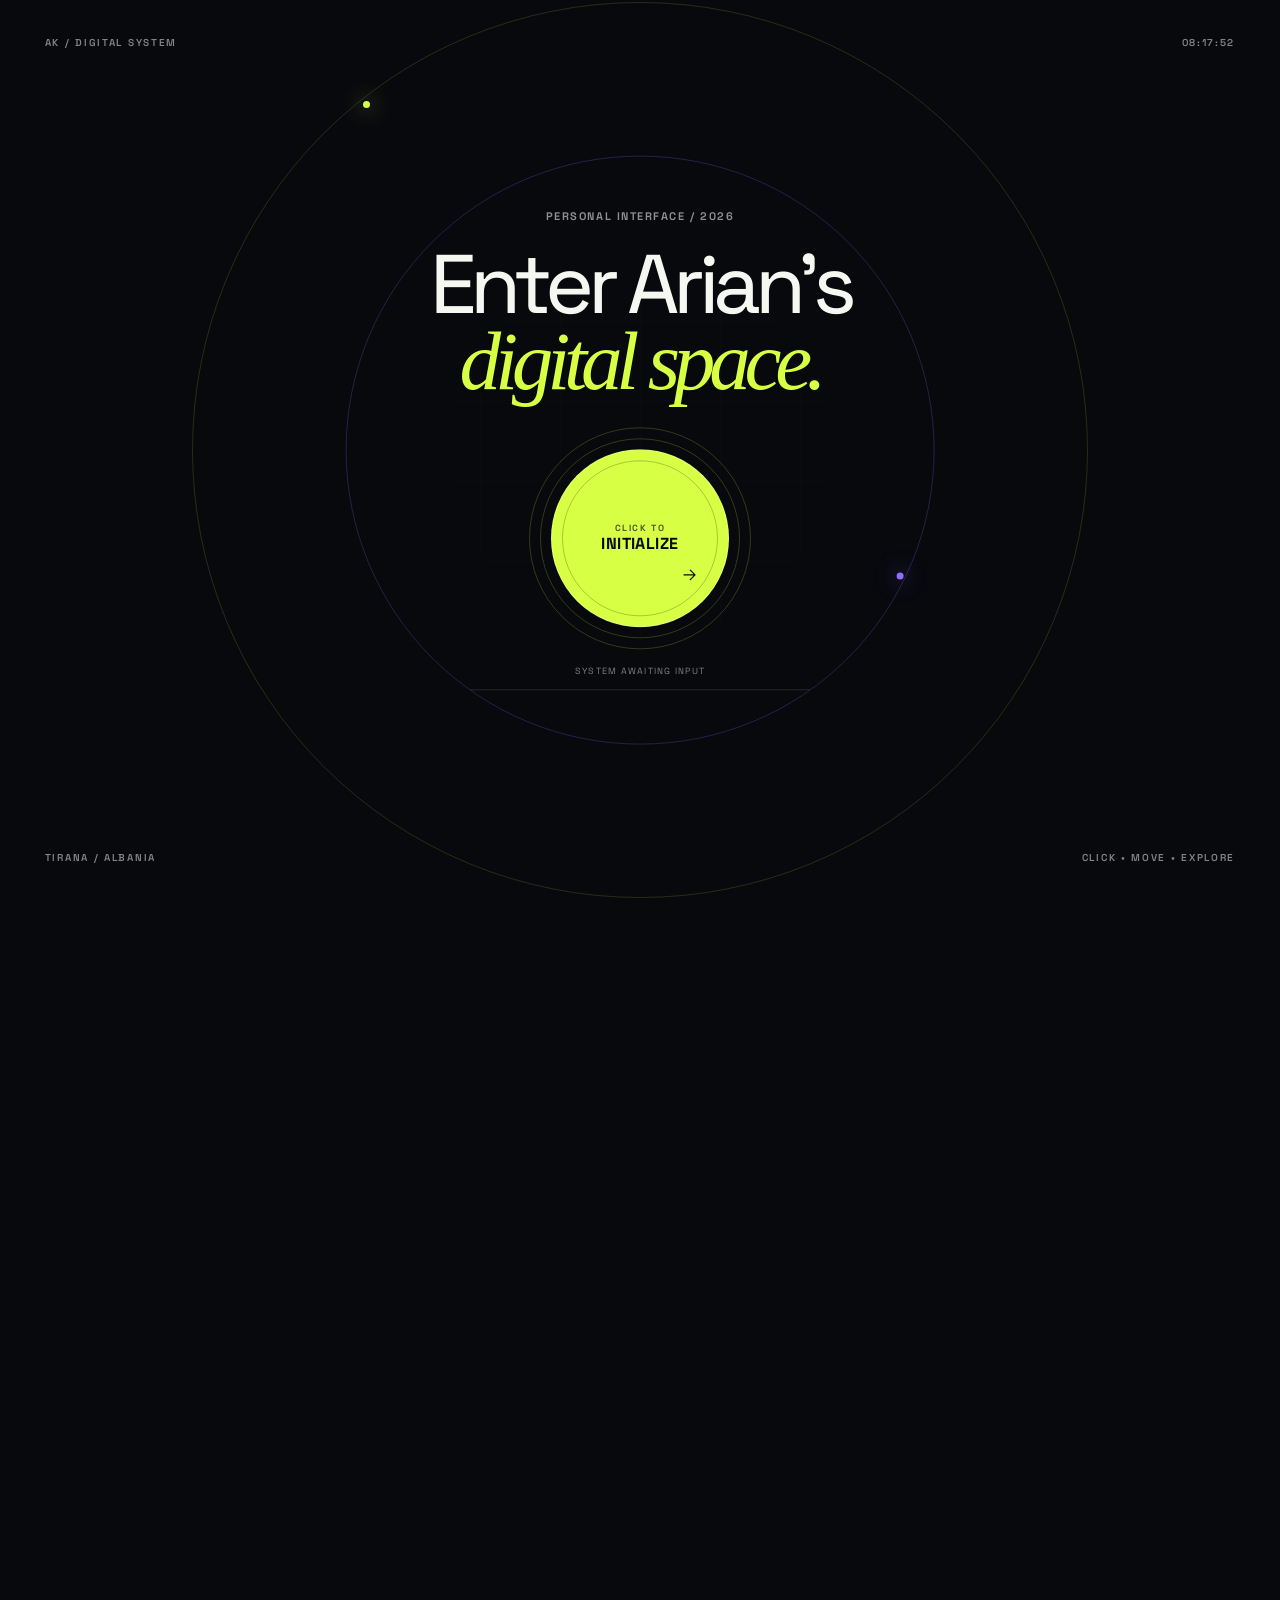
==== commit 2ec95fe0: "fixing" ====
--- a/index.html
+++ b/index.html
@@ -207,7 +207,7 @@
               <p>Years across development<br>and engineering</p>
             </article>
             <article class="stat reveal" data-reveal="up">
-              <strong><span data-count="8">0</span></strong>
+              <strong><span data-count="9">0</span></strong>
               <p>Core worlds<br>Software / AI / Web</p>
             </article>
             <article class="stat reveal" data-reveal="up">
